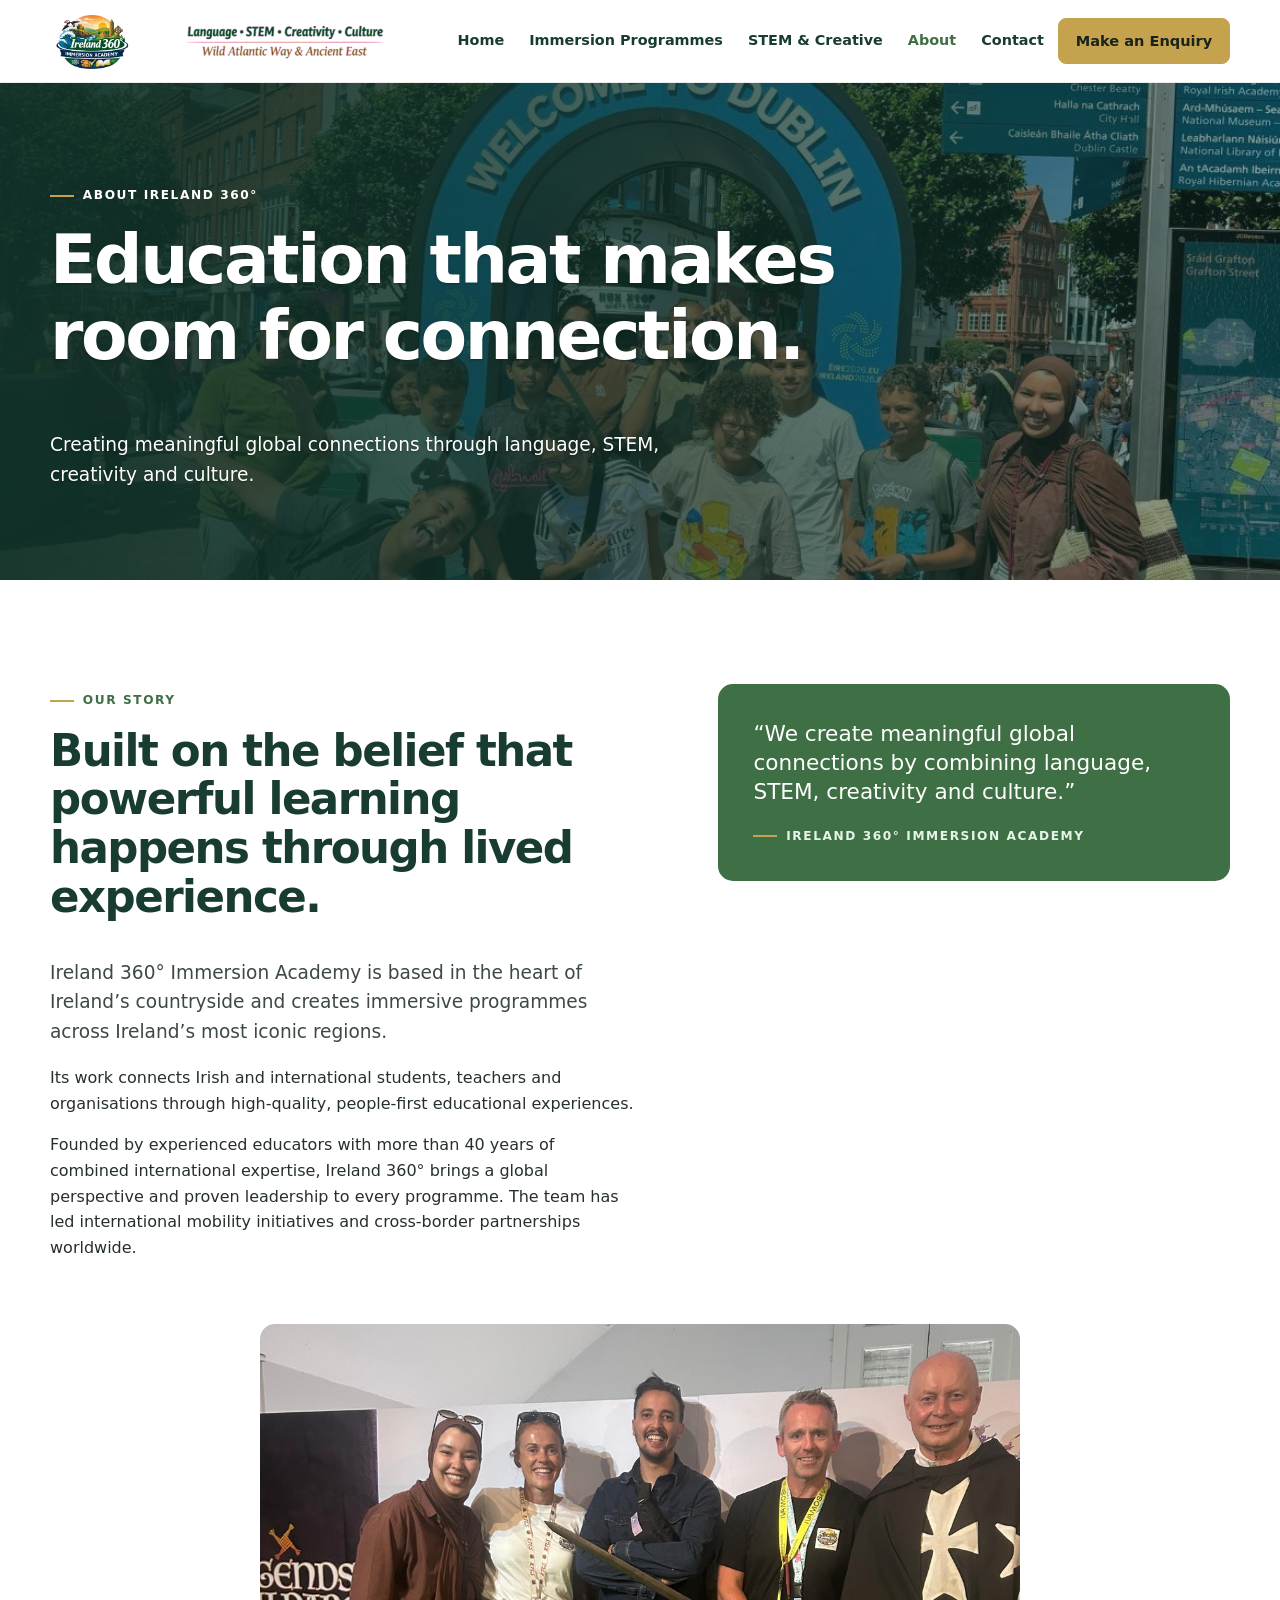
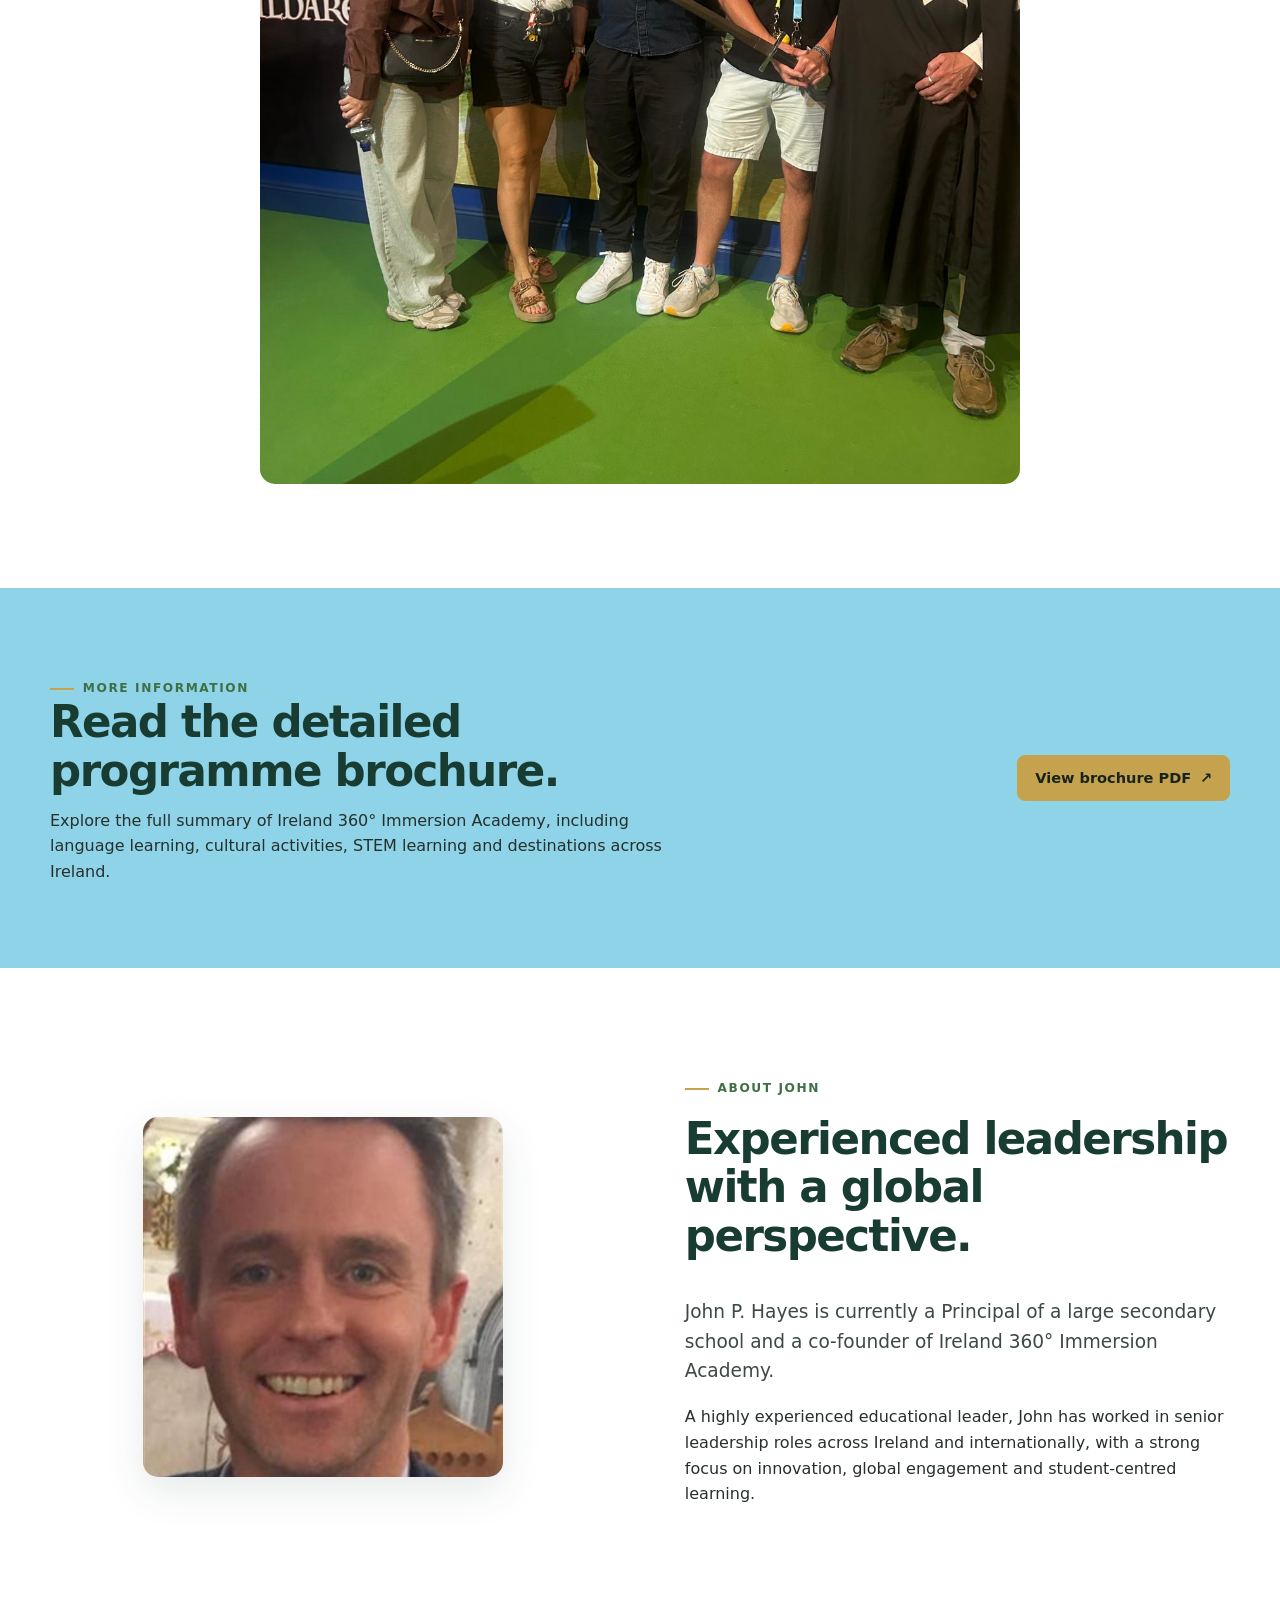
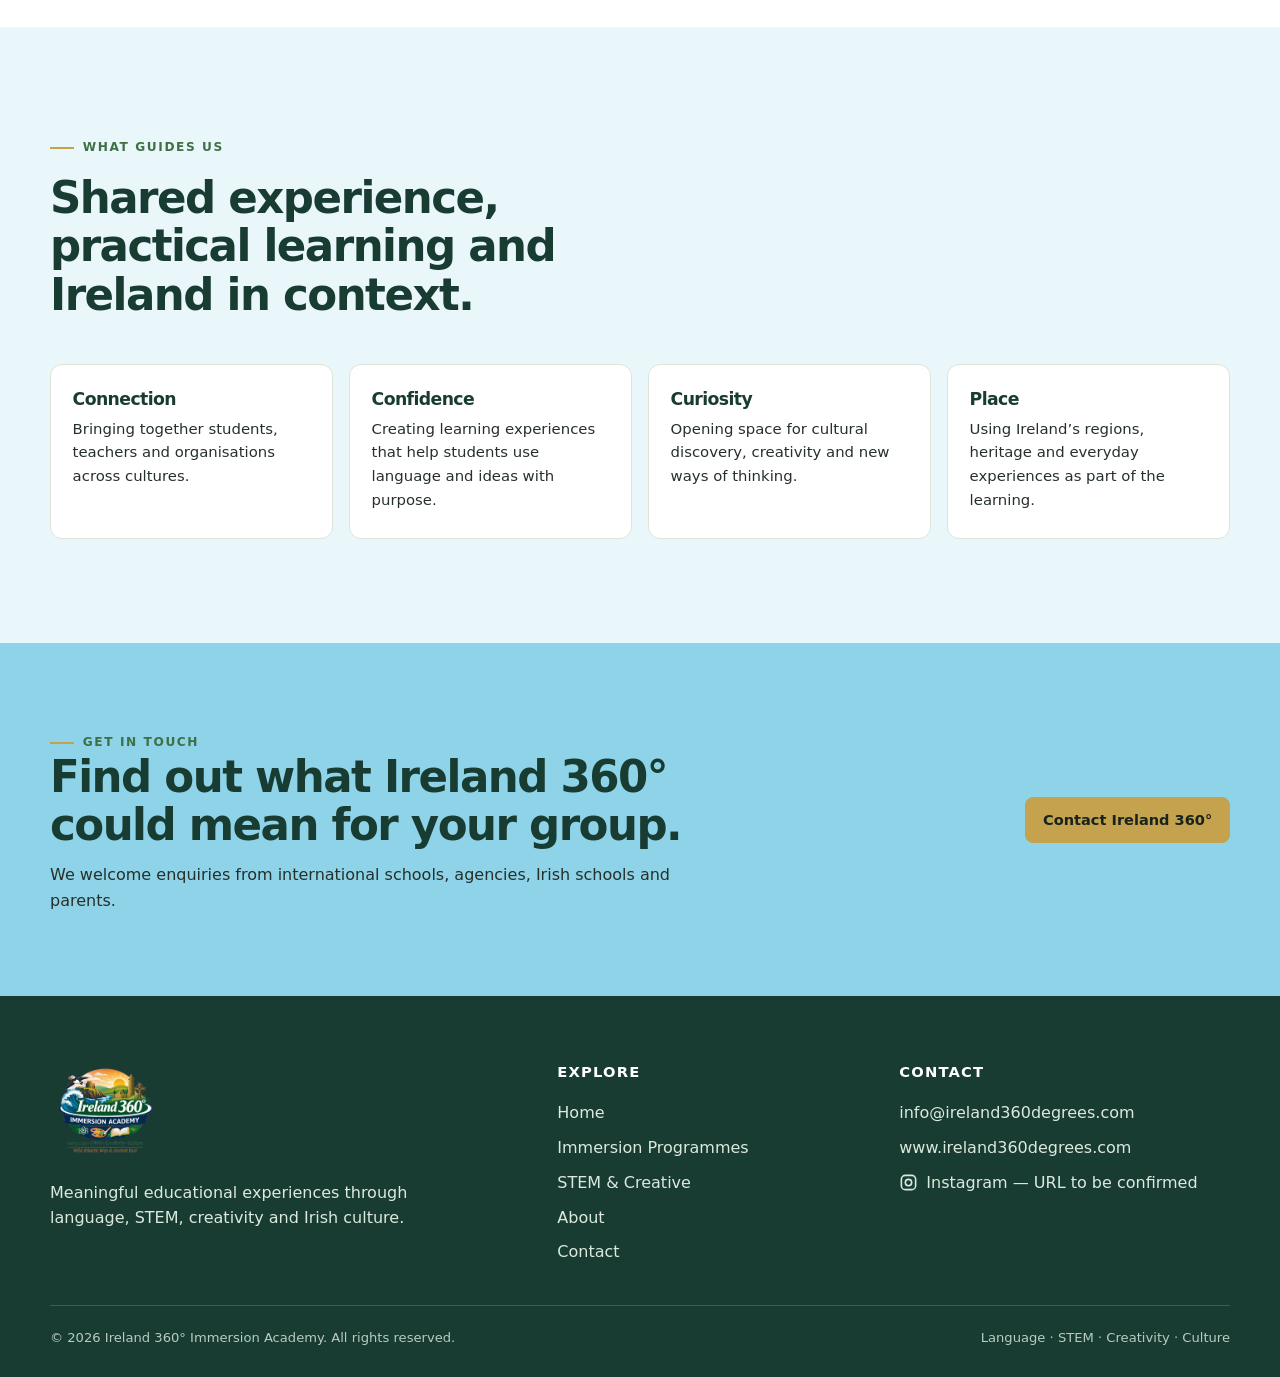
==== about.html @ 7709d3d6 "Publish Ireland 360 website" ====
<!doctype html>
<html lang="en">
<head><meta charset="utf-8"><meta name="viewport" content="width=device-width, initial-scale=1"><link rel="icon" type="image/png" sizes="512x512" href="assets/favicon-512.png"><meta name="description" content="About Ireland 360° Immersion Academy."><title>About | Ireland 360° Immersion Academy</title><link rel="stylesheet" href="style.css"></head>
<body>
  <a class="skip-link" href="#main">Skip to content</a>
  <header class="site-header"><div class="container nav-wrap"><a class="brand" href="index.html" aria-label="Ireland 360° Immersion Academy home"><img src="assets/logo-removebg-preview.png" alt="Ireland 360° Immersion Academy"></a><button class="menu-toggle" type="button" aria-label="Open navigation" aria-controls="primary-navigation" aria-expanded="false"><svg viewBox="0 0 24 24" aria-hidden="true"><path d="M4 7h16M4 12h16M4 17h16" fill="none" stroke="currentColor" stroke-width="2" stroke-linecap="round"/></svg></button><nav id="primary-navigation" class="primary-nav" data-open="false" aria-label="Main navigation"><a href="index.html">Home</a><a href="immersion.html">Immersion Programmes</a><a href="stem-creative.html">STEM &amp; Creative</a><a href="about.html" aria-current="page">About</a><a href="contact.html">Contact</a><a class="button button--gold" href="contact.html">Make an Enquiry</a></nav></div></header>
  <main id="main">
    <section class="page-hero"><img class="hero__image" src="Photos/ireland-360-marrakech-students-kilkenny-castle-group-02.jpeg" alt="Students visiting Kilkenny Castle"><div class="hero__overlay"></div><div class="container hero__content"><p class="eyebrow">About Ireland 360°</p><h1>Education that makes room for connection.</h1><p class="lead">Creating meaningful global connections through language, STEM, creativity and culture.</p></div></section>
    <section class="section section--white"><div class="container about-intro"><div><p class="eyebrow">Our story</p><h2>Built on the belief that powerful learning happens through lived experience.</h2><p class="lead">Ireland 360° Immersion Academy is based in the heart of Ireland’s countryside and creates immersive programmes across Ireland’s most iconic regions.</p><p>Its work connects Irish and international students, teachers and organisations through high-quality, people-first educational experiences.</p><p>Founded by experienced educators with more than 40 years of combined international expertise, Ireland 360° brings a global perspective and proven leadership to every programme. The team has led international mobility initiatives and cross-border partnerships worldwide.</p></div><aside class="quote-block"><p>“We create meaningful global connections by combining language, STEM, creativity and culture.”</p><span class="eyebrow">Ireland 360° Immersion Academy</span></aside></div><div class="about-images about-images--single"><img src="Photos/ireland-360-marrakech-students-national-stud-tour-01.jpeg" alt="Students taking a tour at the National Stud" loading="lazy"></div></section>
    <section class="cta-band"><div class="container cta-band__inner"><div><p class="eyebrow">More information</p><h2>Read the detailed programme brochure.</h2><p>Explore the full summary of Ireland 360° Immersion Academy, including language learning, cultural activities, STEM learning and destinations across Ireland.</p></div><a class="button button--gold" href="Brochure/Ireland 360 brochure_proof 5.pdf" target="_blank" rel="noopener">View brochure PDF <span aria-hidden="true">↗</span></a></div></section>
    <section class="section section--white"><div class="container split split--reverse about-profile"><div class="split__content"><p class="eyebrow">About John</p><h2>Experienced leadership with a global perspective.</h2><p class="lead">John P. Hayes is currently a Principal of a large secondary school and a co-founder of Ireland 360° Immersion Academy.</p><p>A highly experienced educational leader, John has worked in senior leadership roles across Ireland and internationally, with a strong focus on innovation, global engagement and student-centred learning.</p></div><img class="split__image" src="Photos/john_hs.jpg" alt="John P. Hayes" loading="lazy"></div></section>
    <section class="section section--sky"><div class="container"><div class="section-heading"><div><p class="eyebrow">What guides us</p><h2>Shared experience, practical learning and Ireland in context.</h2></div></div><div class="values"><article class="value"><h3>Connection</h3><p>Bringing together students, teachers and organisations across cultures.</p></article><article class="value"><h3>Confidence</h3><p>Creating learning experiences that help students use language and ideas with purpose.</p></article><article class="value"><h3>Curiosity</h3><p>Opening space for cultural discovery, creativity and new ways of thinking.</p></article><article class="value"><h3>Place</h3><p>Using Ireland’s regions, heritage and everyday experiences as part of the learning.</p></article></div></div></section>
    <section class="cta-band"><div class="container cta-band__inner"><div><p class="eyebrow">Get in touch</p><h2>Find out what Ireland 360° could mean for your group.</h2><p>We welcome enquiries from international schools, agencies, Irish schools and parents.</p></div><a class="button button--gold" href="contact.html">Contact Ireland 360°</a></div></section>
  </main>
  <footer class="site-footer"><div class="container"><div class="footer-grid"><div class="footer-brand"><img src="assets/logo-removebg-preview.png" alt="Ireland 360° Immersion Academy"><p>Meaningful educational experiences through language, STEM, creativity and Irish culture.</p></div><div><p class="footer-title">Explore</p><nav class="footer-links" aria-label="Footer navigation"><a href="index.html">Home</a><a href="immersion.html">Immersion Programmes</a><a href="stem-creative.html">STEM &amp; Creative</a><a href="about.html">About</a><a href="contact.html">Contact</a></nav></div><div><p class="footer-title">Contact</p><div class="footer-links"><a href="mailto:info@ireland360degrees.com">info@ireland360degrees.com</a><a href="https://www.ireland360degrees.com">www.ireland360degrees.com</a><a class="instagram" href="#" aria-label="Instagram profile (URL to be confirmed)"><svg viewBox="0 0 24 24" fill="none" stroke="currentColor" stroke-width="2" aria-hidden="true"><rect x="3" y="3" width="18" height="18" rx="5"/><circle cx="12" cy="12" r="4"/></svg>Instagram — URL to be confirmed</a></div></div></div><div class="footer-bottom"><span>© 2026 Ireland 360° Immersion Academy. All rights reserved.</span><span>Static prototype</span></div></div></footer><script src="script.js"></script>
</body></html>
---- style.css ----
/* Ireland 360° Immersion Academy - shared site styles */
:root {
  --forest: #3F7045;
  --navy: #183C32;
  --moss: #6D8249;
  --gold: #C5A34E;
  --sky: #8ED3E8;
  --ivory: #F7F8F3;
  --charcoal: #26302B;
  --white: #FFFFFF;
  --border: #DDE5D8;
  --shadow: 0 14px 40px rgba(24, 60, 50, .11);
  --radius: 15px;
  --content: 1180px;
}

* { box-sizing: border-box; }
html { scroll-behavior: smooth; }
#get-in-touch { scroll-margin-top: 90px; }
body { margin: 0; overflow-x: hidden; background: var(--ivory); color: var(--charcoal); font-family: Inter, ui-sans-serif, system-ui, -apple-system, BlinkMacSystemFont, "Segoe UI", sans-serif; font-size: 16px; line-height: 1.6; }
img { display: block; max-width: 100%; }
a { color: inherit; text-decoration: none; }
button, input, select, textarea { font: inherit; }
button { cursor: pointer; }

.skip-link { position: fixed; z-index: 100; top: -5rem; left: 1rem; padding: .7rem 1rem; color: var(--white); background: var(--navy); border-radius: 0 0 8px 8px; }
.skip-link:focus { top: 0; }
:focus-visible { outline: 3px solid var(--gold); outline-offset: 3px; }

.container { width: min(var(--content), calc(100% - 3rem)); margin-inline: auto; }
.section { padding: 6.5rem 0; }
.section--white { background: var(--white); }
.section--sky { background: #e9f7fb; }
.eyebrow { display: inline-flex; align-items: center; gap: .55rem; margin: 0 0 1rem; color: var(--forest); font-size: .76rem; font-weight: 800; letter-spacing: .13em; text-transform: uppercase; }
.eyebrow::before { width: 24px; height: 2px; background: var(--gold); content: ""; }
h1, h2, h3, p { margin-top: 0; }
h1, h2, h3 { color: var(--navy); font-weight: 750; letter-spacing: -.035em; line-height: 1.12; }
h1 { max-width: 800px; font-size: clamp(2.45rem, 5.3vw, 4.85rem); }
h2 { font-size: clamp(2rem, 3.4vw, 3rem); }
h3 { font-size: 1.25rem; }
.lead { max-width: 670px; color: #3d4a43; font-size: 1.16rem; }
.section-heading { display: flex; align-items: end; justify-content: space-between; gap: 2rem; margin-bottom: 2.75rem; }
.section-heading h2 { max-width: 650px; margin-bottom: 0; }
.section-heading .lead { margin-bottom: 0; }

.site-header { position: sticky; z-index: 50; top: 0; border-bottom: 1px solid rgba(24,60,50,.09); background: rgba(255,255,255,.96); backdrop-filter: blur(11px); }
.nav-wrap { display: flex; min-height: 82px; align-items: center; justify-content: space-between; gap: 1.5rem; }
.brand { display: inline-flex; flex: 0 0 auto; align-items: center; }
.brand img { width: 136px; height: 65px; object-fit: contain; object-position: left center; }
.site-header .brand { gap: 1rem; }
.site-header .brand > img:first-child { width: 82px; height: 65px; content: url("assets/logo image-removebg-preview.png"); }
.site-header .brand .brand__wordmark { display: none; }
.site-header .brand::after { width: 270px; height: 52px; background: url("assets/logo-writing-upscaled-centred.png") center / contain no-repeat; content: ""; }
.primary-nav { display: flex; align-items: center; gap: .2rem; }
.primary-nav a:not(.button) { padding: .6rem .68rem; color: var(--navy); font-size: .9rem; font-weight: 700; }
.primary-nav a:not(.button):hover, .primary-nav a[aria-current="page"] { color: var(--forest); }
.menu-toggle { display: none; width: 44px; height: 44px; padding: 0; border: 1px solid var(--border); border-radius: 10px; background: var(--white); color: var(--navy); }
.menu-toggle svg { width: 22px; height: 22px; }

.button { display: inline-flex; min-height: 46px; align-items: center; justify-content: center; gap: .55rem; padding: .68rem 1.05rem; border: 1px solid transparent; border-radius: 8px; font-size: .91rem; font-weight: 800; line-height: 1.2; transition: transform .18s ease, box-shadow .18s ease, background .18s ease; }
.button:hover { transform: translateY(-2px); box-shadow: 0 8px 20px rgba(24,60,50,.16); }
.button--gold { border-color: var(--gold); background: var(--gold); color: #18231c; }
.button--forest { border-color: var(--forest); background: var(--forest); color: var(--white); }
.button--light { border-color: rgba(255,255,255,.65); background: var(--white); color: var(--navy); }
.button--ghost { border-color: var(--forest); background: transparent; color: var(--forest); }

.hero { position: relative; min-height: min(700px, calc(100svh - 82px)); display: grid; align-items: end; overflow: hidden; background: var(--navy); color: var(--white); }
.hero__image, .hero__overlay { position: absolute; inset: 0; }
.hero__image { width: 100%; height: 100%; object-fit: cover; object-position: center 45%; }
.hero__overlay { background: linear-gradient(90deg, rgba(16,48,39,.87) 0%, rgba(20,58,48,.55) 48%, rgba(24,60,50,.12) 100%); }
.hero__content { position: relative; z-index: 1; padding: clamp(4rem, 9vw, 8rem) 0; }
.hero h1 { margin-bottom: 1.3rem; color: var(--white); }
.hero .eyebrow { color: #e7f7ec; }
.hero .lead { max-width: 610px; color: #f5faf6; font-size: 1.18rem; }
.hero-actions { display: flex; flex-wrap: wrap; gap: .8rem; margin-top: 2rem; }
.page-hero { position: relative; min-height: 470px; display: grid; align-items: end; overflow: hidden; color: var(--white); background: var(--navy); }
.page-hero .hero__overlay { background: linear-gradient(90deg, rgba(17,50,41,.94), rgba(17,50,41,.68) 68%, rgba(17,50,41,.42)); }
.page-hero .eyebrow { color: var(--white); }
.page-hero h1, .page-hero .lead { color: var(--white); text-shadow: 0 1px 2px rgba(8, 28, 23, .45); }
.page-hero .hero__content { padding: 6rem 0 4.5rem; }
.page-hero h1 { color: var(--white); }

.pathways { display: grid; grid-template-columns: repeat(2, minmax(0, 1fr)); gap: 1.6rem; }
.pathway-card { display: grid; grid-template-columns: 46% 54%; min-height: 330px; overflow: hidden; border-radius: var(--radius); background: var(--white); box-shadow: var(--shadow); }
.pathway-card__image { width: 100%; height: 100%; object-fit: cover; }
.pathway-card__body { display: flex; flex-direction: column; align-items: flex-start; padding: 2rem; }
.pathway-card__body h3 { margin-bottom: .7rem; }
.pathway-card__body p { margin-bottom: 1.5rem; }
.pathway-card .button { margin-top: auto; }

.values { display: grid; grid-template-columns: repeat(4, 1fr); gap: 1rem; }
.value { padding: 1.55rem 1.35rem; border: 1px solid var(--border); border-radius: 12px; background: var(--white); }
.value__icon { width: 40px; height: 40px; display: grid; place-items: center; margin-bottom: 1.25rem; border: 1.5px solid var(--gold); border-radius: 50%; color: var(--forest); }
.value__icon svg { width: 20px; height: 20px; stroke: currentColor; stroke-width: 1.8; fill: none; }
.value h3 { margin-bottom: .55rem; font-size: 1.08rem; }
.value p { margin-bottom: 0; font-size: .93rem; }

.experience { display: grid; grid-template-columns: .95fr 1.05fr; align-items: center; gap: clamp(2rem, 6vw, 6rem); }
.photo-grid { display: grid; grid-template-columns: 1.1fr .9fr; grid-template-rows: 210px 150px; gap: .8rem; }
.photo-grid img { width: 100%; height: 100%; border-radius: 13px; object-fit: cover; }
.photo-grid img:first-child { grid-row: span 2; }
.check-list { display: grid; gap: .8rem; padding: 0; margin: 1.5rem 0 0; list-style: none; }
.check-list li { display: flex; gap: .75rem; align-items: flex-start; }
.check-list svg { flex: 0 0 auto; width: 20px; height: 20px; margin-top: .22rem; color: var(--forest); }

.regions { padding: 2.8rem 0; color: var(--white); background: var(--forest); }
.regions__inner { display: grid; grid-template-columns: auto 1fr; align-items: center; gap: 2.6rem; }
.regions h2 { margin: 0; color: var(--white); font-size: 1.5rem; }
.region-list { display: grid; grid-template-columns: repeat(4, 1fr); gap: .65rem; }
.region { padding: .9rem; border-left: 2px solid var(--gold); color: #f7fbf8; font-size: .87rem; font-weight: 750; }

.confidence { display: grid; grid-template-columns: 1fr .85fr; gap: 4rem; align-items: center; }
.note { padding: 1.15rem 1.2rem; border-left: 3px solid var(--gold); background: #fff9e8; color: #465045; font-size: .85rem; }
.confidence__panel { padding: 2rem; border-radius: var(--radius); background: var(--navy); color: var(--white); }
.confidence__panel p { color: #e4eee7; }
.confidence__panel strong { display: block; color: var(--gold); font-size: .8rem; letter-spacing: .1em; text-transform: uppercase; }

.cta-band { padding: 5.2rem 0; background: var(--sky); }
.cta-band__inner { display: flex; align-items: center; justify-content: space-between; gap: 2rem; }
.cta-band h2 { max-width: 650px; margin: 0 0 .75rem; }
.cta-band p { max-width: 650px; margin: 0; }

.split { display: grid; grid-template-columns: 1fr 1fr; gap: clamp(2rem, 7vw, 7rem); align-items: center; }
.split--reverse .split__content { order: 2; }
.split__image { width: 100%; min-height: 420px; border-radius: var(--radius); object-fit: cover; box-shadow: var(--shadow); }
.about-profile .split__image { width: min(100%, 360px); min-height: 0; aspect-ratio: 1 / 1; justify-self: center; object-position: center; }
.topic-grid { display: grid; grid-template-columns: repeat(3, 1fr); gap: 1rem; }
.topic-card { padding: 1.5rem; border-radius: 12px; background: var(--white); border: 1px solid var(--border); }
.topic-card h3 { margin-bottom: .55rem; font-size: 1.1rem; }
.topic-card p { margin-bottom: 0; font-size: .92rem; }
.numbered { display: grid; gap: 1.25rem; }
.numbered__item { display: grid; grid-template-columns: 38px 1fr; gap: .9rem; }
.numbered__item span { width: 38px; height: 38px; display: grid; place-items: center; border-radius: 50%; background: var(--forest); color: var(--white); font-weight: 800; }
.numbered__item h3 { margin-bottom: .2rem; }
.numbered__item p { margin-bottom: 0; }

.about-intro { display: grid; grid-template-columns: 1fr .87fr; align-items: start; gap: 5rem; }
.quote-block { padding: 2.2rem; border-radius: var(--radius); background: var(--forest); color: var(--white); }
.quote-block p { margin: 0; color: var(--white); font-size: 1.35rem; line-height: 1.35; }
.quote-block .eyebrow { margin-top: 1.25rem; margin-bottom: 0; color: #e5f5e8; }
.about-images { display: grid; grid-template-columns: 1.1fr .9fr; gap: .9rem; margin-top: 3rem; }
.about-images img { width: 100%; height: 320px; border-radius: var(--radius); object-fit: cover; }
.about-images img:last-child { margin-top: 3rem; }
.about-images--single { grid-template-columns: minmax(0, 1fr); max-width: 760px; margin-inline: auto; }
.about-images--single img { width: 100%; aspect-ratio: 1 / 1; height: auto; margin-top: 0 !important; object-fit: cover; object-position: center 58%; }

.contact-grid { display: grid; grid-template-columns: .8fr 1.2fr; gap: clamp(2rem, 7vw, 7rem); align-items: start; }
.contact-details { display: grid; gap: 1rem; margin-top: 2rem; }
.contact-detail { padding: 1.1rem 1.15rem; border-radius: 10px; background: var(--white); box-shadow: 0 6px 18px rgba(24,60,50,.06); }
.contact-detail:hover { box-shadow: 0 10px 24px rgba(24,60,50,.1); }
.contact-detail span { display: block; margin-bottom: .12rem; color: var(--moss); font-size: .75rem; font-weight: 800; letter-spacing: .09em; text-transform: uppercase; }
.contact-detail a { color: var(--navy); font-weight: 750; overflow-wrap: anywhere; }
.contact-form { padding: clamp(1.5rem, 4vw, 2.6rem); border-radius: var(--radius); background: var(--white); box-shadow: var(--shadow); }
.form-row { display: grid; grid-template-columns: 1fr 1fr; gap: 1rem; }
.field { display: grid; gap: .42rem; margin-bottom: 1.05rem; }
label { color: var(--navy); font-size: .9rem; font-weight: 750; }
input, select, textarea { width: 100%; padding: .78rem .85rem; border: 1px solid #bdc9bf; border-radius: 8px; background: var(--white); color: var(--charcoal); }
textarea { min-height: 145px; resize: vertical; }
input:focus, select:focus, textarea:focus { border-color: var(--forest); outline: 3px solid rgba(197,163,78,.38); }
.form-note { margin: 1rem 0 0; color: #58635b; font-size: .82rem; }

.site-footer { padding: 4rem 0 1.8rem; color: #dce9df; background: var(--navy); }
.footer-grid { display: grid; grid-template-columns: 1.25fr .8fr .9fr; gap: 3rem; padding-bottom: 2.5rem; }
.footer-brand img { width: 170px; max-height: 100px; object-fit: contain; object-position: left center; }
.footer-brand p { max-width: 410px; margin-top: 1.2rem; color: #dce9df; }
.footer-title { margin: 0 0 1rem; color: var(--white); font-size: .92rem; font-weight: 800; letter-spacing: .08em; text-transform: uppercase; }
.footer-links { display: grid; gap: .58rem; }
.footer-links a:hover { color: var(--gold); }
.footer-bottom { display: flex; justify-content: space-between; gap: 1rem; padding-top: 1.3rem; border-top: 1px solid rgba(255,255,255,.16); color: #b9cbbf; font-size: .82rem; }
.footer-bottom span:last-child { font-size: 0; }
.footer-bottom span:last-child::after { content: "Language · STEM · Creativity · Culture"; font-size: .82rem; }
.instagram { display: inline-flex; gap: .5rem; align-items: center; }
.instagram svg { width: 19px; height: 19px; }

@media (max-width: 1000px) {
  .primary-nav a:not(.button) { padding-inline: .45rem; font-size: .84rem; }
  .pathways { gap: 1.1rem; }
  .pathway-card { grid-template-columns: 1fr; }
  .pathway-card__image { height: 210px; }
  .values { grid-template-columns: repeat(2, 1fr); }
  .region-list { grid-template-columns: repeat(2, 1fr); }
  .topic-grid { grid-template-columns: 1fr 1fr; }
}

/* Tablet navigation: give the supplied logo and wordmark room to breathe. */
@media (max-width: 900px) {
  .nav-wrap { min-height: 72px; }
  .menu-toggle { display: grid; place-items: center; }
  .primary-nav { position: absolute; top: calc(100% + 1px); right: 0; left: 0; display: grid; gap: .25rem; padding: 1rem; border-bottom: 1px solid var(--border); background: var(--white); box-shadow: 0 13px 20px rgba(24,60,50,.1); opacity: 0; pointer-events: none; transform: translateY(-8px); transition: opacity .18s ease, transform .18s ease; }
  .primary-nav[data-open="true"] { opacity: 1; pointer-events: auto; transform: translateY(0); }
  .primary-nav a:not(.button) { padding: .75rem; font-size: .96rem; }
  .primary-nav .button { margin-top: .45rem; }
  .site-header .brand > img:first-child { width: 72px; height: 58px; }
  .site-header .brand::after { width: 220px; height: 45px; }
  .section-heading { display: block; }
  .section-heading .lead { margin-top: 1rem; }
  .experience, .split, .confidence, .about-intro, .contact-grid { grid-template-columns: 1fr; gap: 2.5rem; }
  .split--reverse .split__content { order: initial; }
  .split__image { min-height: 360px; }
  .about-profile .split__image { min-height: 0; }
  .cta-band__inner { display: block; }
  .cta-band__inner .button { margin-top: 1.5rem; }
}

@media (max-width: 760px) {
  .container { width: min(var(--content), calc(100% - 2rem)); }
  .section { padding: 4.5rem 0; }
  .nav-wrap { min-height: 72px; }
  .brand img { width: 117px; height: 55px; }
  .site-header .brand { gap: .75rem; }
  .site-header .brand > img:first-child { width: 58px; height: 55px; }
  .site-header .brand::after { width: 245px; height: 49px; }
  .menu-toggle { display: grid; place-items: center; }
  .primary-nav { position: absolute; top: calc(100% + 1px); right: 0; left: 0; display: grid; gap: .25rem; padding: 1rem; border-bottom: 1px solid var(--border); background: var(--white); box-shadow: 0 13px 20px rgba(24,60,50,.1); opacity: 0; pointer-events: none; transform: translateY(-8px); transition: opacity .18s ease, transform .18s ease; }
  .primary-nav[data-open="true"] { opacity: 1; pointer-events: auto; transform: translateY(0); }
  .primary-nav a:not(.button) { padding: .75rem; font-size: .96rem; }
  .primary-nav .button { margin-top: .45rem; }
  .hero { min-height: 625px; }
  .hero__overlay, .page-hero .hero__overlay { background: linear-gradient(0deg, rgba(16,48,39,.92), rgba(16,48,39,.38)); }
  .hero__content, .page-hero .hero__content { padding: 4rem 0 3.5rem; }
  .hero h1 { font-size: clamp(2.3rem, 11vw, 3.4rem); }
  .section-heading, .cta-band__inner { display: block; }
  .section-heading .lead { margin-top: 1rem; }
  .pathways, .experience, .confidence, .split, .about-intro, .contact-grid { grid-template-columns: 1fr; }
  .split--reverse .split__content { order: initial; }
  .pathway-card { grid-template-columns: 1fr; }
  .pathway-card__body { padding: 1.55rem; }
  .values, .topic-grid { grid-template-columns: 1fr; }
  .photo-grid { grid-template-rows: 200px 135px; }
  .regions__inner { grid-template-columns: 1fr; gap: 1.2rem; }
  .region-list { grid-template-columns: 1fr 1fr; }
  .confidence { gap: 2rem; }
  .cta-band__inner .button { margin-top: 1.5rem; }
  .split__image { min-height: 320px; }
  .about-images { grid-template-columns: 1fr 1fr; }
  .about-images img { height: 230px; }
  .about-images--single img { width: min(100%, 520px); aspect-ratio: 1 / 1; height: auto; max-height: none; margin-inline: auto; object-fit: cover; object-position: center 58%; }
  .form-row { grid-template-columns: 1fr; gap: 0; }
  .footer-grid { grid-template-columns: 1fr; gap: 2rem; }
  .footer-bottom { display: grid; }
}

@media (max-width: 420px) {
  .site-header .brand { gap: .55rem; }
  .site-header .brand > img:first-child { width: 52px; height: 50px; }
  .site-header .brand::after { width: 205px; height: 43px; }
  .hero-actions { display: grid; }
  .hero-actions .button { width: 100%; }
  .region-list { grid-template-columns: 1fr; }
  .about-images { grid-template-columns: 1fr; }
  .about-images img:last-child { margin-top: 0; }
}

@media (prefers-reduced-motion: reduce) {
  html { scroll-behavior: auto; }
  *, *::before, *::after { transition-duration: .01ms !important; animation-duration: .01ms !important; animation-iteration-count: 1 !important; }
}
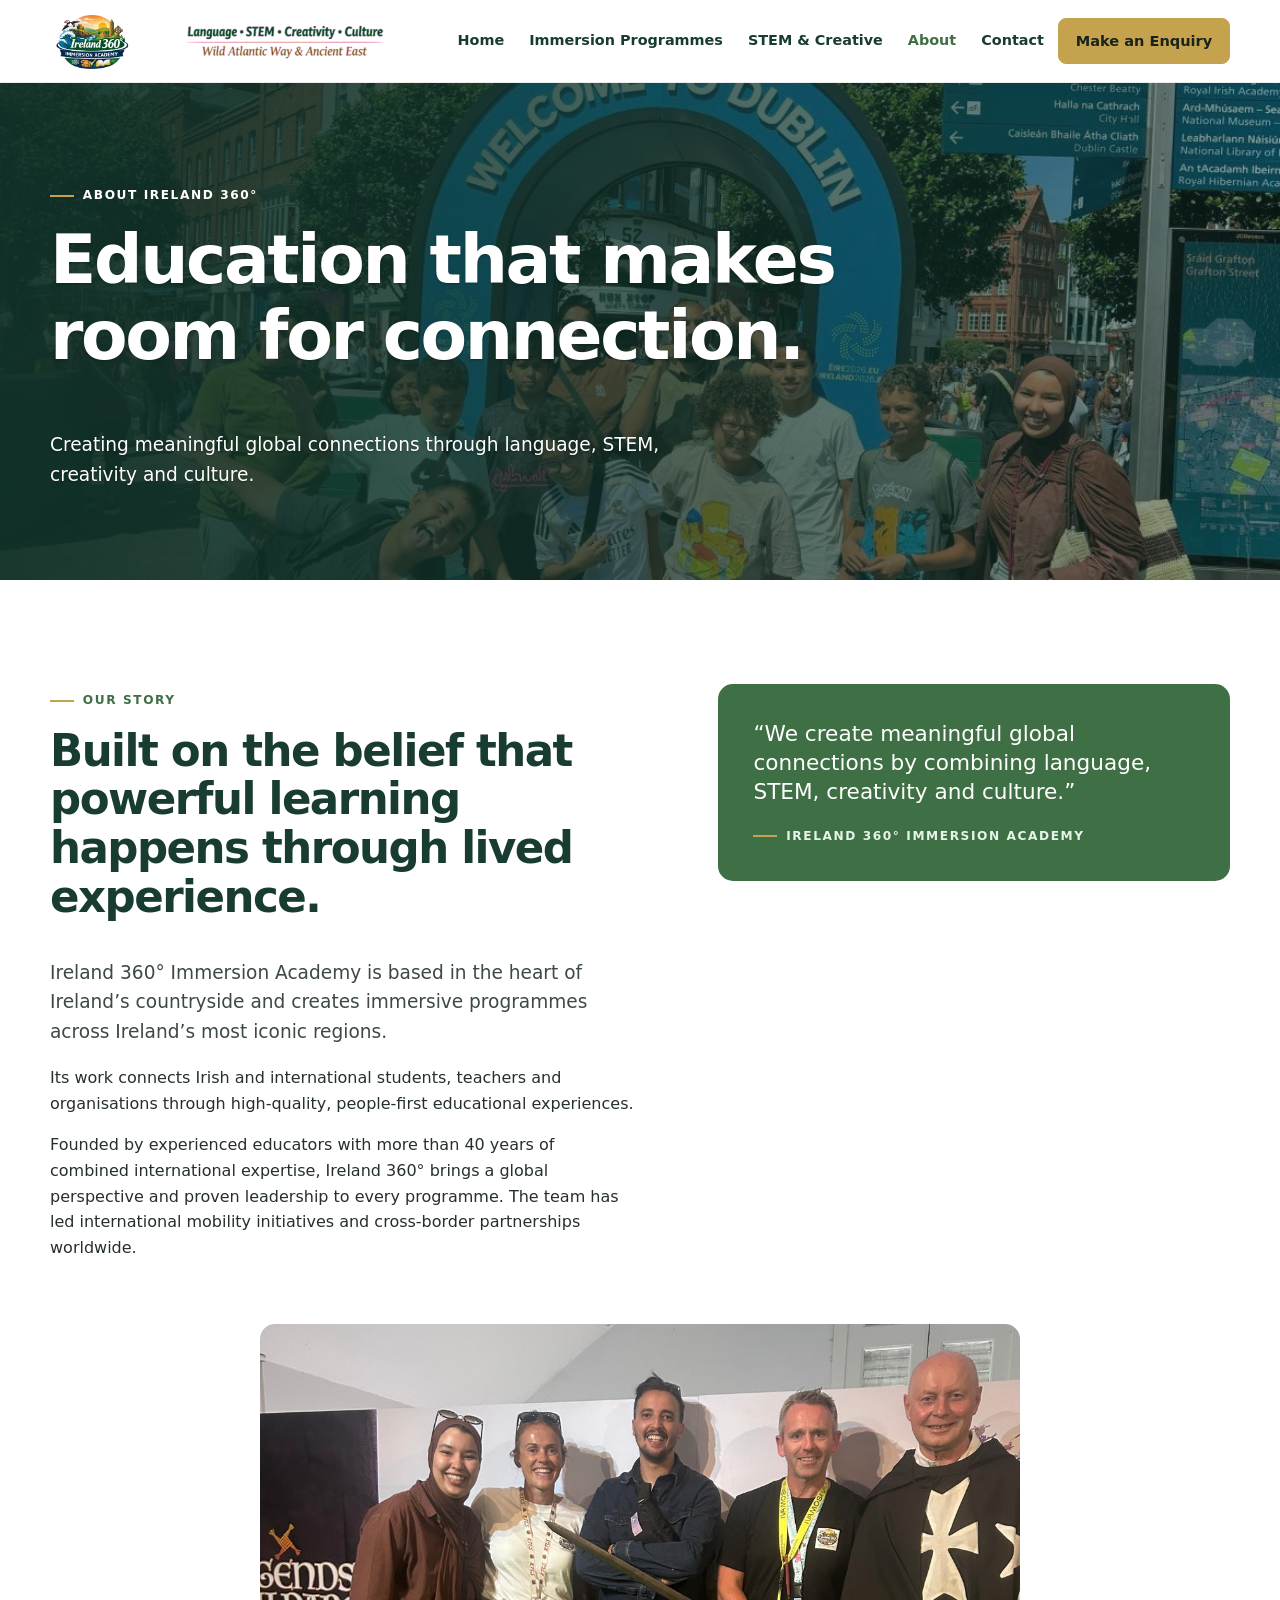
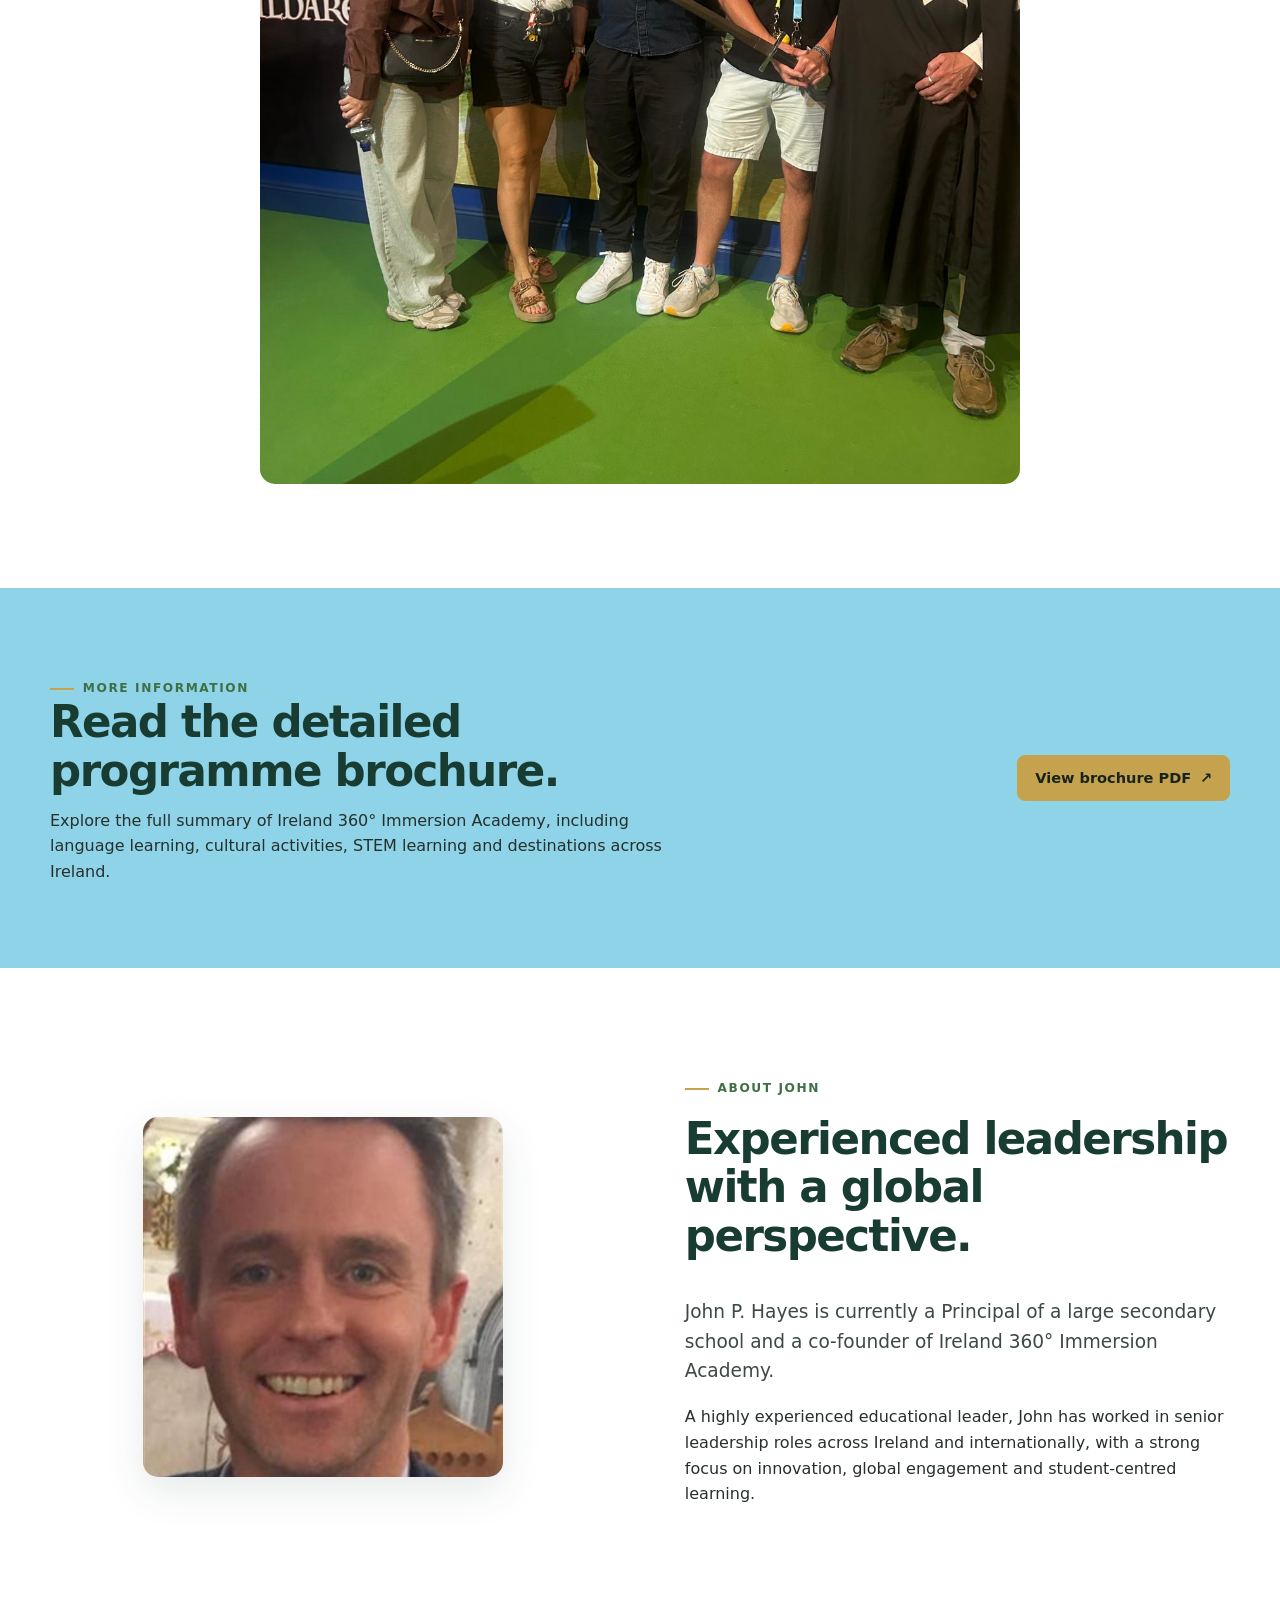
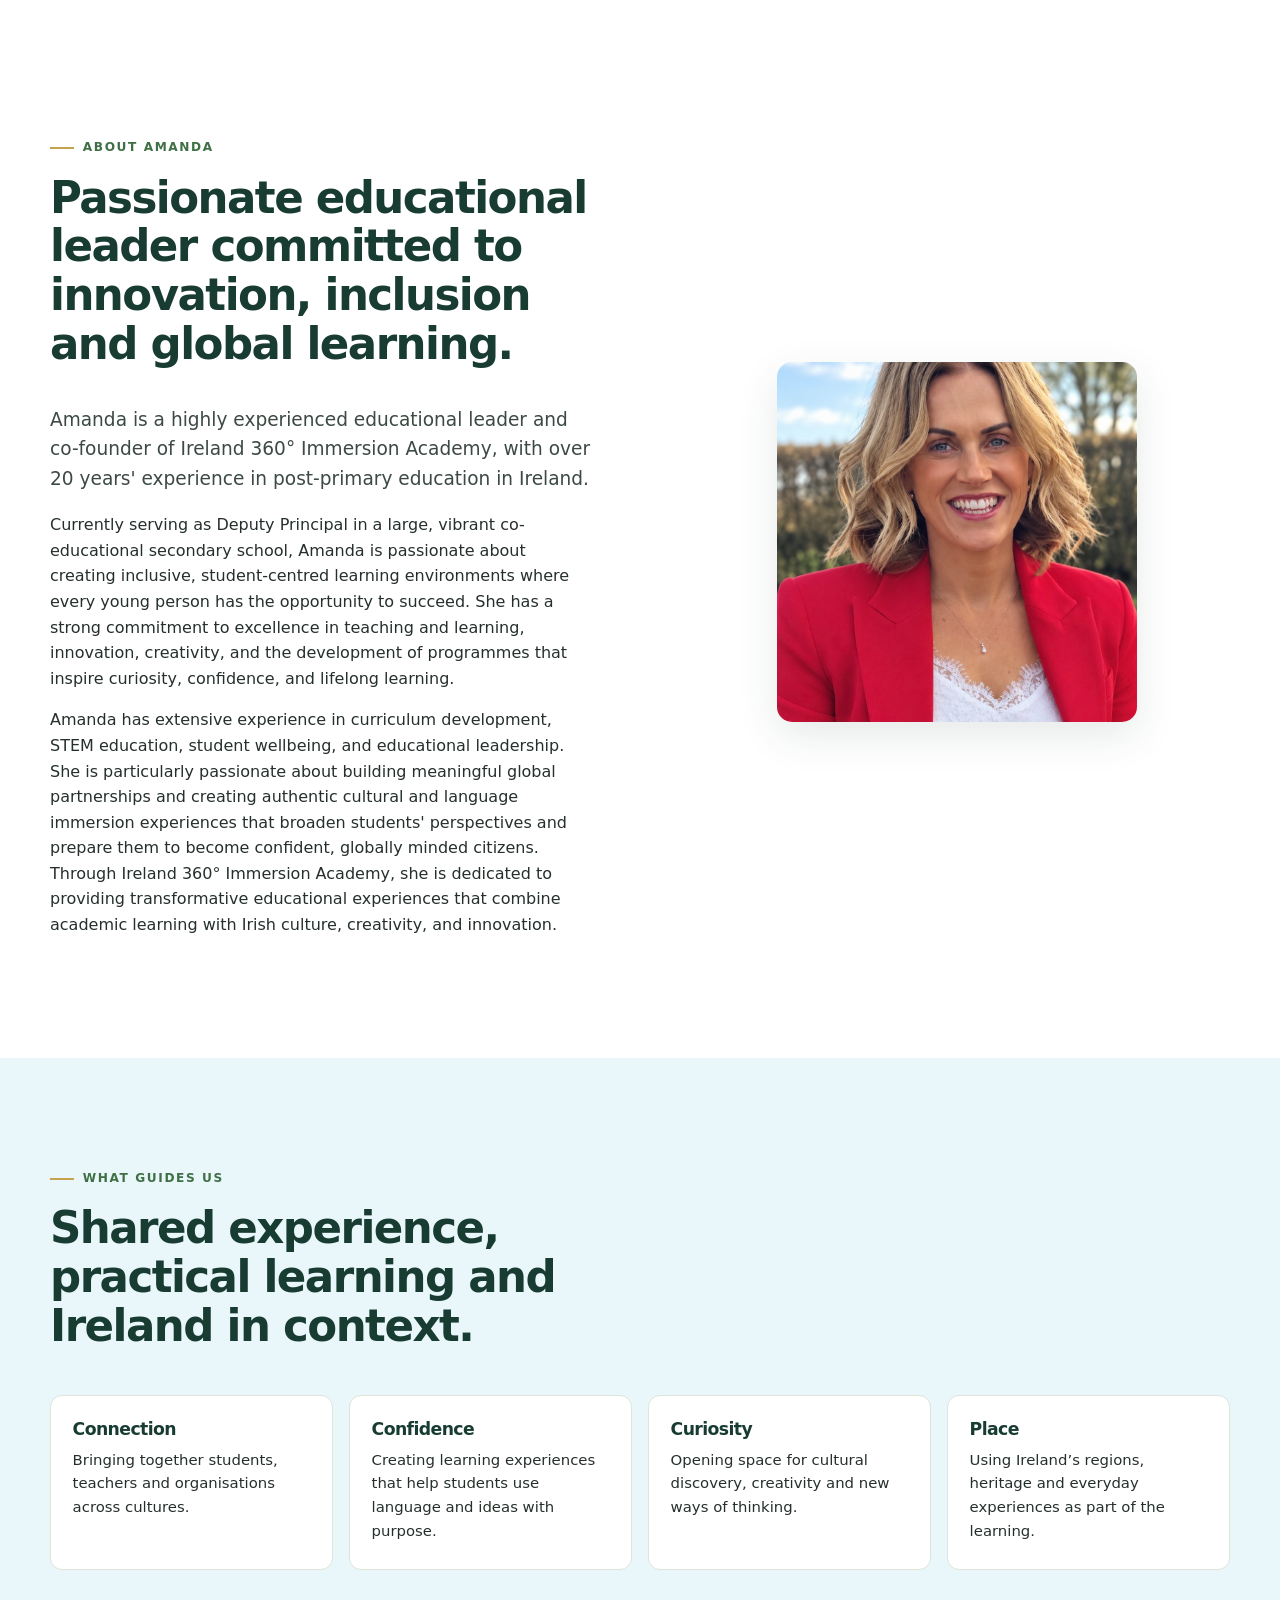
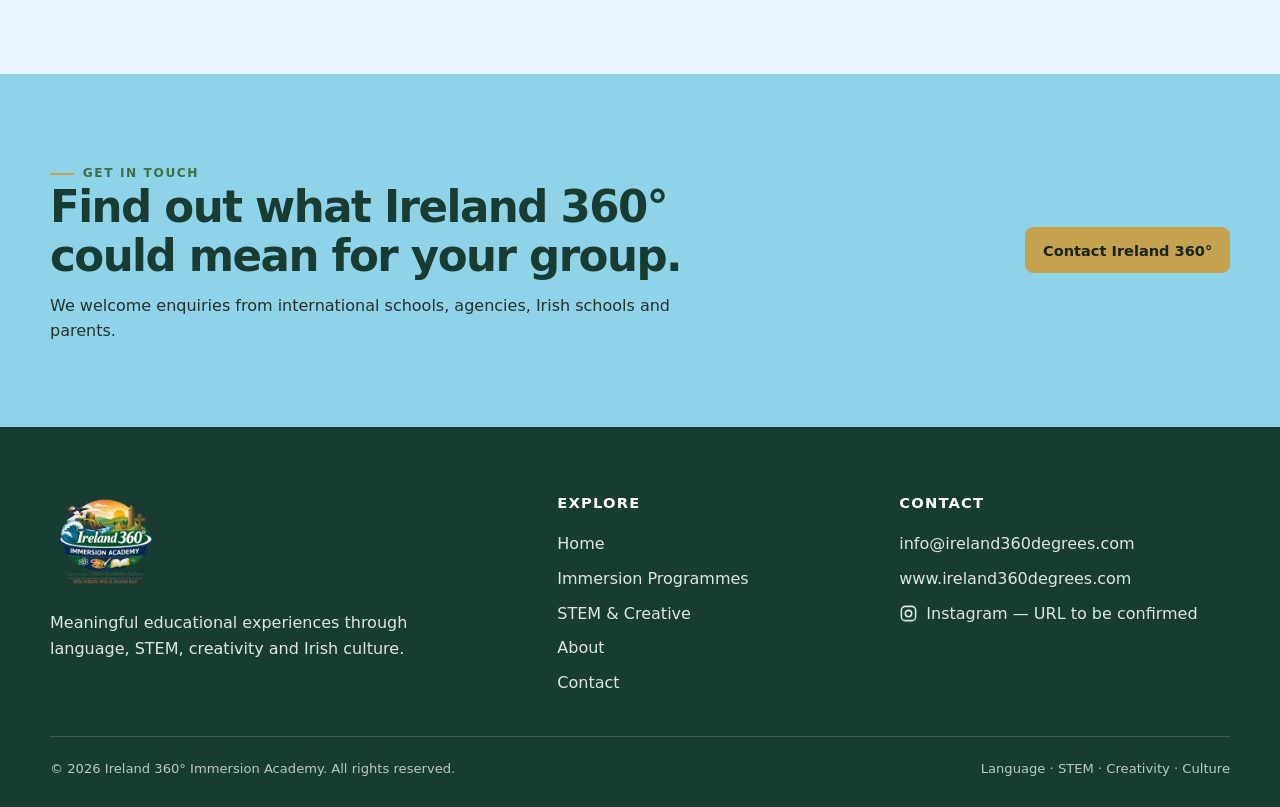
==== commit 0d36825a: "Add Amanda profile to About page" ====
--- a/about.html
+++ b/about.html
@@ -9,6 +9,7 @@
     <section class="section section--white"><div class="container about-intro"><div><p class="eyebrow">Our story</p><h2>Built on the belief that powerful learning happens through lived experience.</h2><p class="lead">Ireland 360° Immersion Academy is based in the heart of Ireland’s countryside and creates immersive programmes across Ireland’s most iconic regions.</p><p>Its work connects Irish and international students, teachers and organisations through high-quality, people-first educational experiences.</p><p>Founded by experienced educators with more than 40 years of combined international expertise, Ireland 360° brings a global perspective and proven leadership to every programme. The team has led international mobility initiatives and cross-border partnerships worldwide.</p></div><aside class="quote-block"><p>“We create meaningful global connections by combining language, STEM, creativity and culture.”</p><span class="eyebrow">Ireland 360° Immersion Academy</span></aside></div><div class="about-images about-images--single"><img src="Photos/ireland-360-marrakech-students-national-stud-tour-01.jpeg" alt="Students taking a tour at the National Stud" loading="lazy"></div></section>
     <section class="cta-band"><div class="container cta-band__inner"><div><p class="eyebrow">More information</p><h2>Read the detailed programme brochure.</h2><p>Explore the full summary of Ireland 360° Immersion Academy, including language learning, cultural activities, STEM learning and destinations across Ireland.</p></div><a class="button button--gold" href="Brochure/Ireland 360 brochure_proof 5.pdf" target="_blank" rel="noopener">View brochure PDF <span aria-hidden="true">↗</span></a></div></section>
     <section class="section section--white"><div class="container split split--reverse about-profile"><div class="split__content"><p class="eyebrow">About John</p><h2>Experienced leadership with a global perspective.</h2><p class="lead">John P. Hayes is currently a Principal of a large secondary school and a co-founder of Ireland 360° Immersion Academy.</p><p>A highly experienced educational leader, John has worked in senior leadership roles across Ireland and internationally, with a strong focus on innovation, global engagement and student-centred learning.</p></div><img class="split__image" src="Photos/john_hs.jpg" alt="John P. Hayes" loading="lazy"></div></section>
+    <section class="section section--white"><div class="container split about-profile"><div class="split__content"><p class="eyebrow">About Amanda</p><h2>Passionate educational leader committed to innovation, inclusion and global learning.</h2><p class="lead">Amanda is a highly experienced educational leader and co-founder of Ireland 360° Immersion Academy, with over 20 years' experience in post-primary education in Ireland.</p><p>Currently serving as Deputy Principal in a large, vibrant co-educational secondary school, Amanda is passionate about creating inclusive, student-centred learning environments where every young person has the opportunity to succeed. She has a strong commitment to excellence in teaching and learning, innovation, creativity, and the development of programmes that inspire curiosity, confidence, and lifelong learning.</p><p>Amanda has extensive experience in curriculum development, STEM education, student wellbeing, and educational leadership. She is particularly passionate about building meaningful global partnerships and creating authentic cultural and language immersion experiences that broaden students' perspectives and prepare them to become confident, globally minded citizens. Through Ireland 360° Immersion Academy, she is dedicated to providing transformative educational experiences that combine academic learning with Irish culture, creativity, and innovation.</p></div><img class="split__image" src="Photos/Amanda.jpg" alt="Amanda, co-founder of Ireland 360° Immersion Academy" loading="lazy"></div></section>
     <section class="section section--sky"><div class="container"><div class="section-heading"><div><p class="eyebrow">What guides us</p><h2>Shared experience, practical learning and Ireland in context.</h2></div></div><div class="values"><article class="value"><h3>Connection</h3><p>Bringing together students, teachers and organisations across cultures.</p></article><article class="value"><h3>Confidence</h3><p>Creating learning experiences that help students use language and ideas with purpose.</p></article><article class="value"><h3>Curiosity</h3><p>Opening space for cultural discovery, creativity and new ways of thinking.</p></article><article class="value"><h3>Place</h3><p>Using Ireland’s regions, heritage and everyday experiences as part of the learning.</p></article></div></div></section>
     <section class="cta-band"><div class="container cta-band__inner"><div><p class="eyebrow">Get in touch</p><h2>Find out what Ireland 360° could mean for your group.</h2><p>We welcome enquiries from international schools, agencies, Irish schools and parents.</p></div><a class="button button--gold" href="contact.html">Contact Ireland 360°</a></div></section>
   </main>
--- a/style.css
+++ b/style.css
@@ -99,6 +99,10 @@
 .photo-grid { display: grid; grid-template-columns: 1.1fr .9fr; grid-template-rows: 210px 150px; gap: .8rem; }
 .photo-grid img { width: 100%; height: 100%; border-radius: 13px; object-fit: cover; }
 .photo-grid img:first-child { grid-row: span 2; }
+.heritage-gallery { display: grid; grid-template-columns: repeat(4, 1fr); gap: .9rem; margin-top: 3.5rem; }
+.heritage-gallery figure { margin: 0; overflow: hidden; border-radius: var(--radius); background: var(--white); box-shadow: 0 8px 22px rgba(24,60,50,.08); }
+.heritage-gallery img { width: 100%; aspect-ratio: 4 / 3; object-fit: cover; }
+.heritage-gallery figcaption { padding: .7rem .85rem .85rem; color: var(--navy); font-size: .88rem; font-weight: 750; }
 .check-list { display: grid; gap: .8rem; padding: 0; margin: 1.5rem 0 0; list-style: none; }
 .check-list li { display: flex; gap: .75rem; align-items: flex-start; }
 .check-list svg { flex: 0 0 auto; width: 20px; height: 20px; margin-top: .22rem; color: var(--forest); }
@@ -133,6 +137,24 @@
 .numbered__item span { width: 38px; height: 38px; display: grid; place-items: center; border-radius: 50%; background: var(--forest); color: var(--white); font-weight: 800; }
 .numbered__item h3 { margin-bottom: .2rem; }
 .numbered__item p { margin-bottom: 0; }
+.accommodation-grid { display: grid; grid-template-columns: repeat(2, minmax(0, 1fr)); gap: 1.4rem; }
+.accommodation-card { overflow: hidden; border: 1px solid var(--border); border-radius: var(--radius); background: var(--white); box-shadow: 0 8px 22px rgba(24,60,50,.07); }
+.accommodation-card__images { display: grid; grid-template-columns: minmax(0, 3fr) minmax(110px, 1fr); height: clamp(210px, 22vw, 285px); gap: .35rem; background: var(--ivory); }
+.accommodation-card__images img { width: 100%; height: 100%; object-fit: cover; object-position: center; background: transparent; }
+.accommodation-card__body { position: relative; z-index: 1; padding: 1.5rem; background: var(--white); color: var(--charcoal); }
+.accommodation-card__body h3, .accommodation-card__body p { position: relative; z-index: 1; }
+.accommodation-card__body .eyebrow { margin-bottom: .65rem; }
+.accommodation-card__body h3 { margin-bottom: .55rem; }
+.accommodation-card__body p:last-child { margin-bottom: 0; }
+.testimonial-grid { display: grid; grid-template-columns: repeat(2, minmax(0, 1fr)); gap: 1.2rem; }
+.quote-card { margin: 0; padding: 1.7rem; border-radius: var(--radius); background: var(--white); border: 1px solid var(--border); box-shadow: 0 8px 22px rgba(24,60,50,.07); }
+.quote-card blockquote { margin: 0 0 1rem; color: var(--navy); font-size: 1.03rem; line-height: 1.55; }
+.quote-card figcaption { color: var(--moss); font-size: .88rem; font-weight: 750; }
+.media-feature-grid { display: grid; grid-template-columns: repeat(2, minmax(0, 1fr)); gap: 1.2rem; }
+.media-feature-grid figure { margin: 0; overflow: hidden; border-radius: var(--radius); background: var(--white); box-shadow: var(--shadow); }
+.media-feature-grid img { width: 100%; aspect-ratio: 4 / 3; object-fit: cover; }
+.media-feature-grid figure:first-child img { aspect-ratio: 2 / 3; object-fit: cover; }
+.media-feature-grid figcaption { padding: .9rem 1rem 1rem; color: var(--navy); font-weight: 750; }
 
 .about-intro { display: grid; grid-template-columns: 1fr .87fr; align-items: start; gap: 5rem; }
 .quote-block { padding: 2.2rem; border-radius: var(--radius); background: var(--forest); color: var(--white); }
@@ -145,6 +167,7 @@
 .about-images--single img { width: 100%; aspect-ratio: 1 / 1; height: auto; margin-top: 0 !important; object-fit: cover; object-position: center 58%; }
 
 .contact-grid { display: grid; grid-template-columns: .8fr 1.2fr; gap: clamp(2rem, 7vw, 7rem); align-items: start; }
+.contact-layout { display: grid; grid-template-columns: .8fr 1.2fr; gap: clamp(2rem, 7vw, 7rem); align-items: start; }
 .contact-details { display: grid; gap: 1rem; margin-top: 2rem; }
 .contact-detail { padding: 1.1rem 1.15rem; border-radius: 10px; background: var(--white); box-shadow: 0 6px 18px rgba(24,60,50,.06); }
 .contact-detail:hover { box-shadow: 0 10px 24px rgba(24,60,50,.1); }
@@ -194,7 +217,7 @@
   .site-header .brand::after { width: 220px; height: 45px; }
   .section-heading { display: block; }
   .section-heading .lead { margin-top: 1rem; }
-  .experience, .split, .confidence, .about-intro, .contact-grid { grid-template-columns: 1fr; gap: 2.5rem; }
+  .experience, .split, .confidence, .about-intro, .contact-grid, .contact-layout { grid-template-columns: 1fr; gap: 2.5rem; }
   .split--reverse .split__content { order: initial; }
   .split__image { min-height: 360px; }
   .about-profile .split__image { min-height: 0; }
@@ -221,7 +244,7 @@
   .hero h1 { font-size: clamp(2.3rem, 11vw, 3.4rem); }
   .section-heading, .cta-band__inner { display: block; }
   .section-heading .lead { margin-top: 1rem; }
-  .pathways, .experience, .confidence, .split, .about-intro, .contact-grid { grid-template-columns: 1fr; }
+  .pathways, .experience, .confidence, .split, .about-intro, .contact-grid, .contact-layout { grid-template-columns: 1fr; }
   .split--reverse .split__content { order: initial; }
   .pathway-card { grid-template-columns: 1fr; }
   .pathway-card__body { padding: 1.55rem; }
@@ -232,6 +255,9 @@
   .confidence { gap: 2rem; }
   .cta-band__inner .button { margin-top: 1.5rem; }
   .split__image { min-height: 320px; }
+  .heritage-gallery { grid-template-columns: 1fr 1fr; margin-top: 2.5rem; }
+  .accommodation-grid, .testimonial-grid, .media-feature-grid { grid-template-columns: 1fr; }
+  .accommodation-card__images { height: 220px; }
   .about-images { grid-template-columns: 1fr 1fr; }
   .about-images img { height: 230px; }
   .about-images--single img { width: min(100%, 520px); aspect-ratio: 1 / 1; height: auto; max-height: none; margin-inline: auto; object-fit: cover; object-position: center 58%; }
@@ -251,6 +277,11 @@
   .about-images img:last-child { margin-top: 0; }
 }
 
+@media (max-width: 600px) {
+  .accommodation-card__images { grid-template-columns: 1fr; height: auto; gap: .35rem; }
+  .accommodation-card__images img { aspect-ratio: 16 / 9; height: auto; }
+}
+
 @media (prefers-reduced-motion: reduce) {
   html { scroll-behavior: auto; }
   *, *::before, *::after { transition-duration: .01ms !important; animation-duration: .01ms !important; animation-iteration-count: 1 !important; }
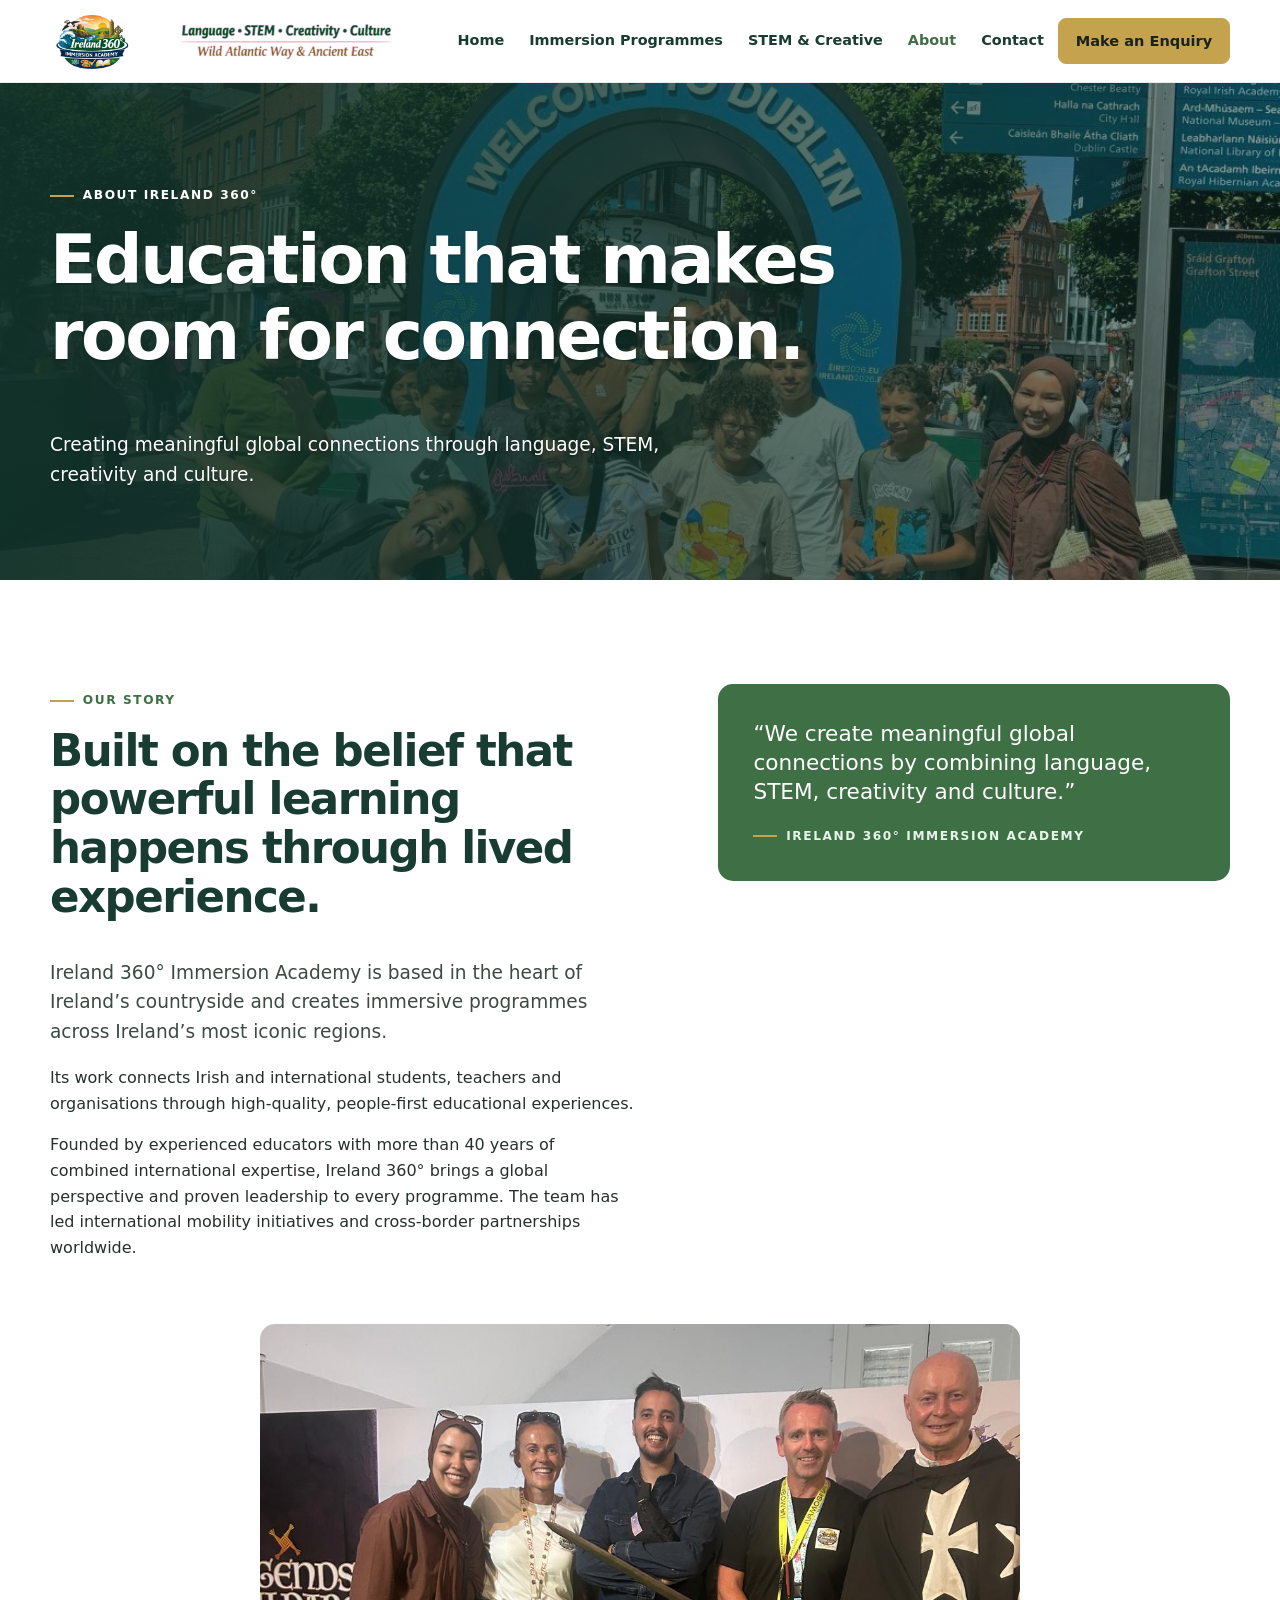
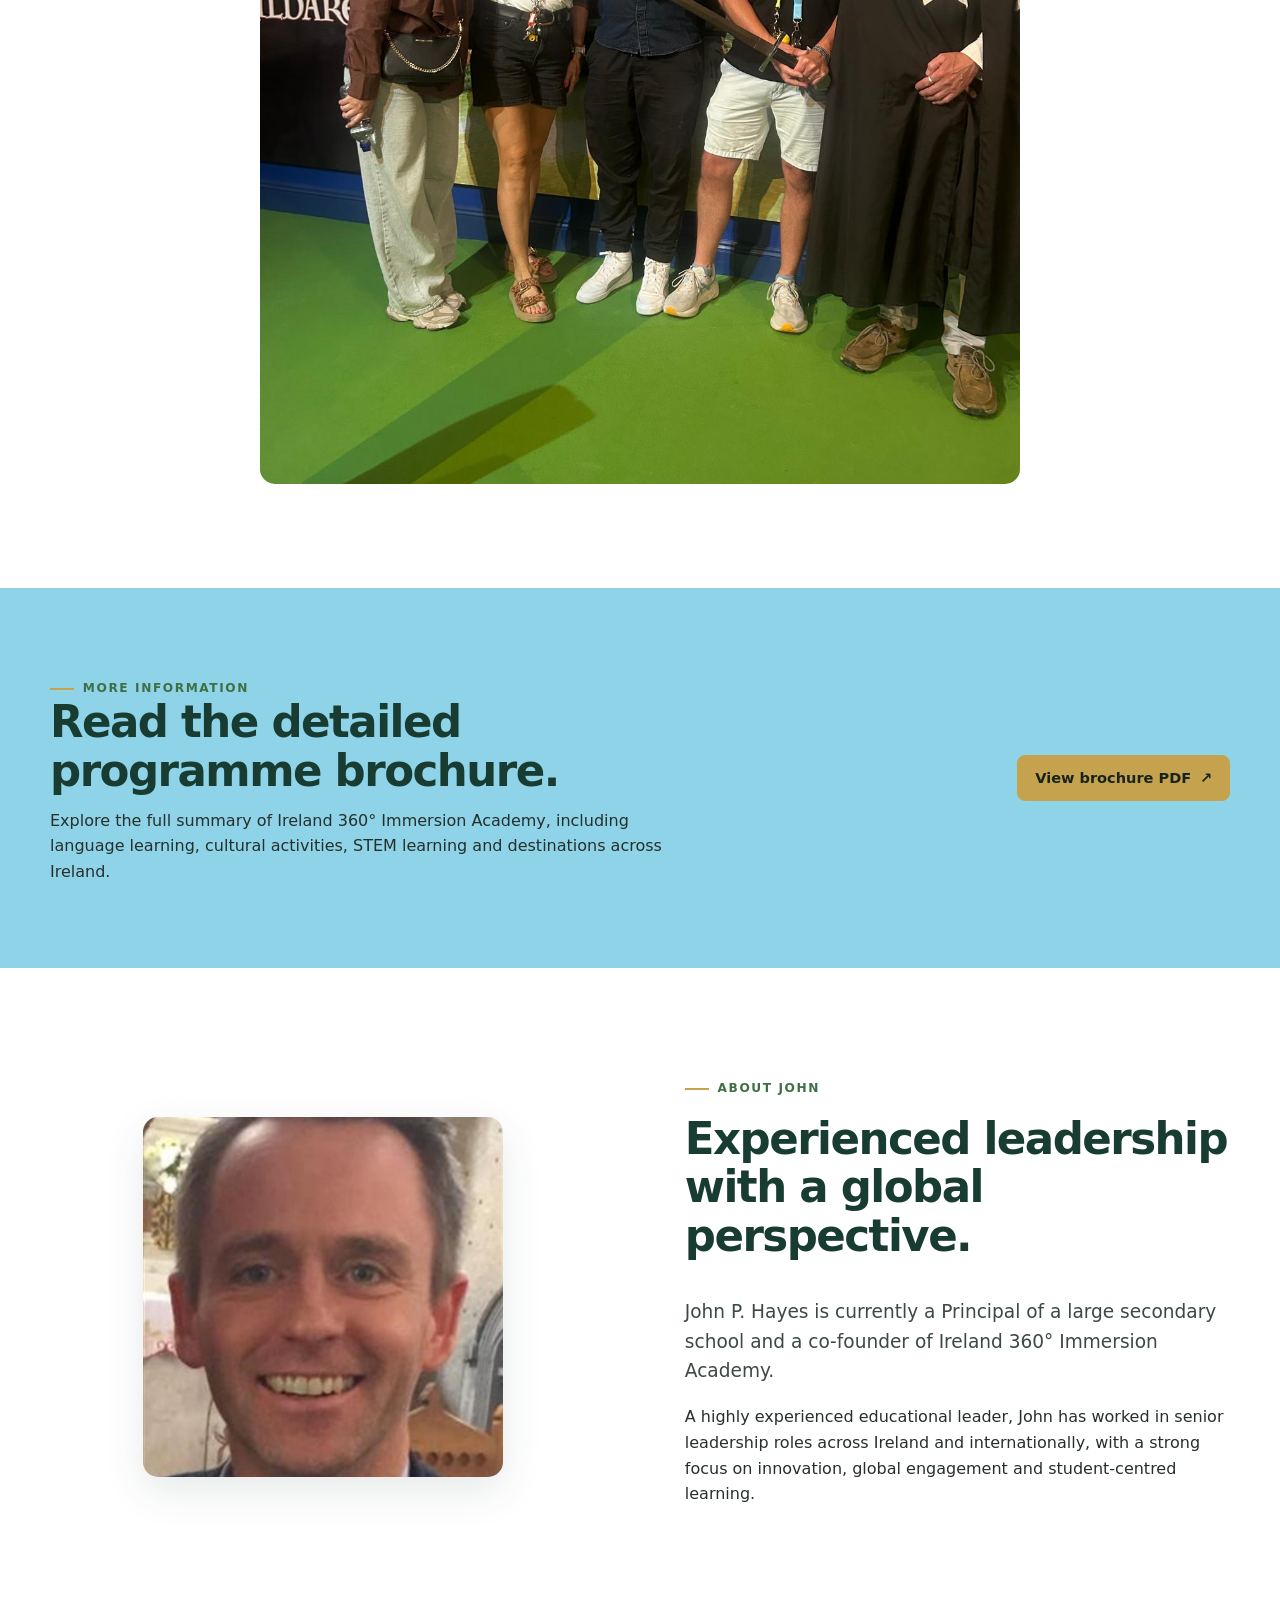
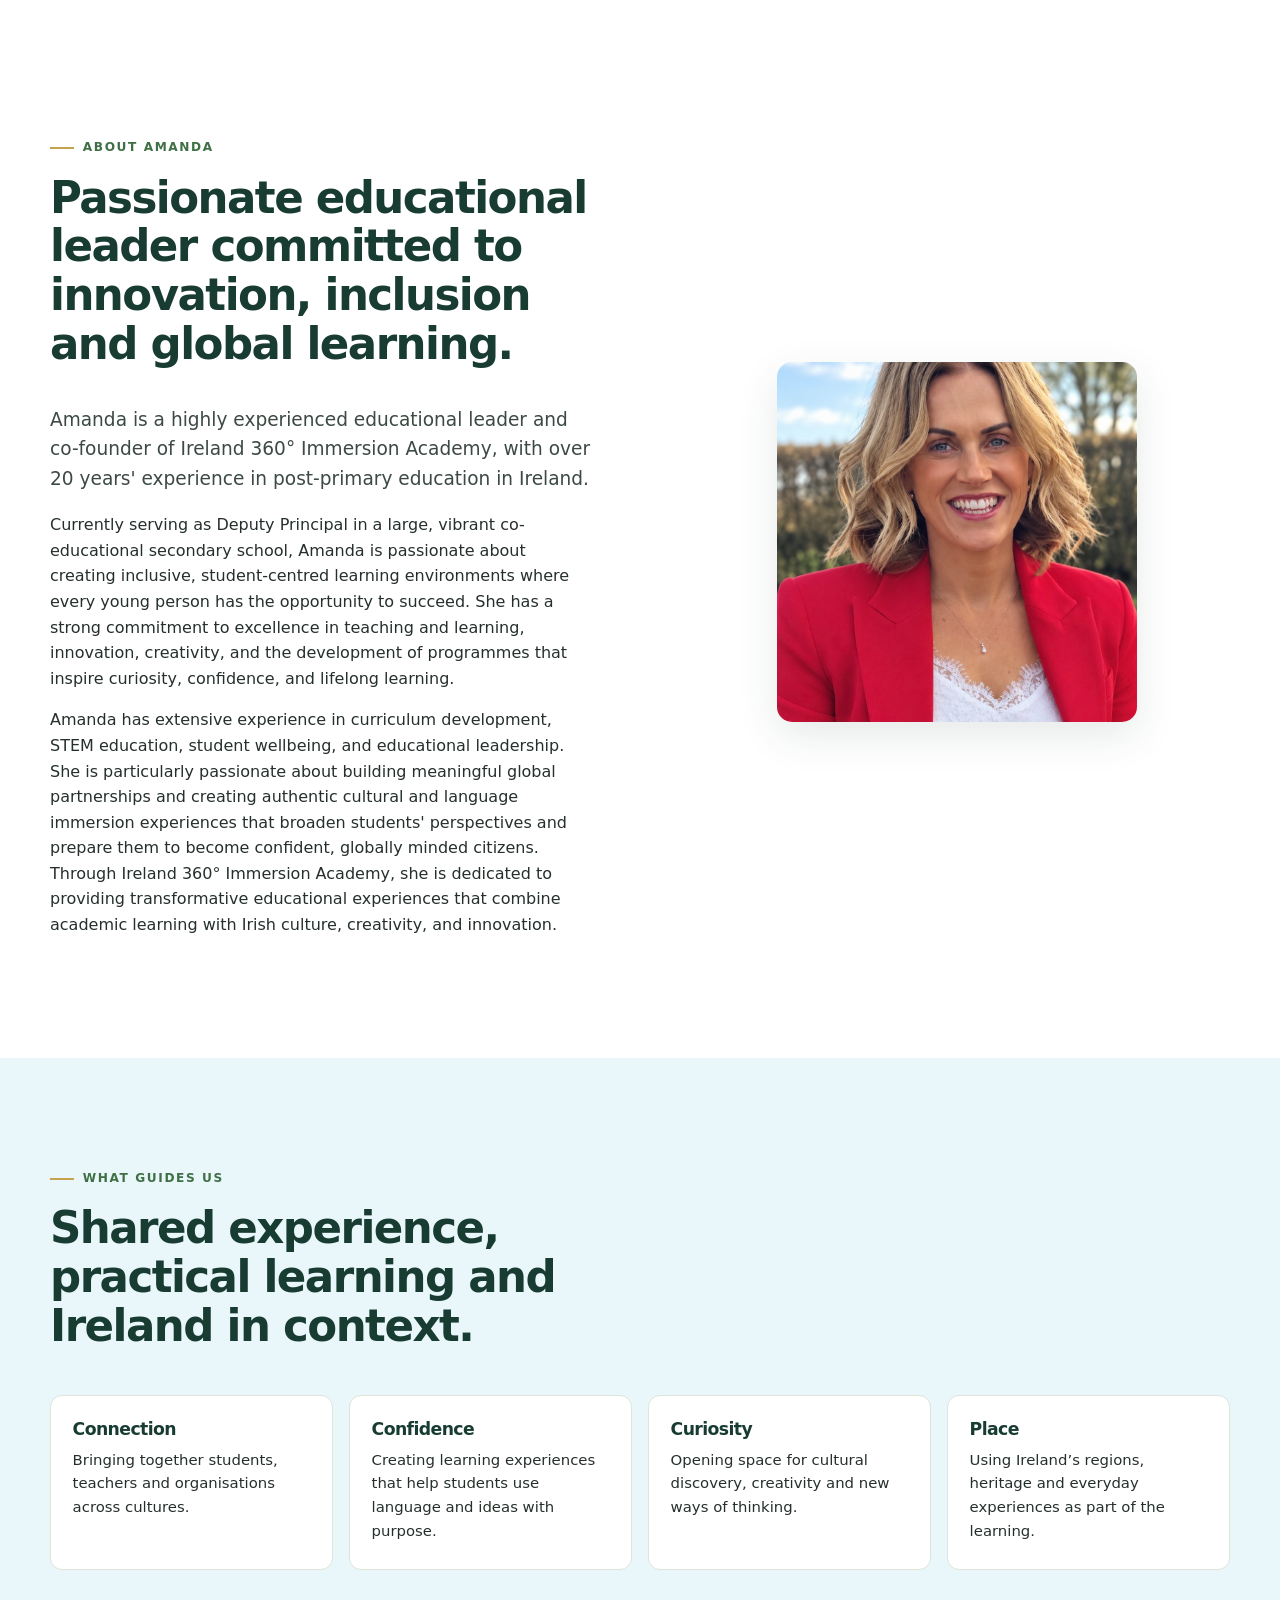
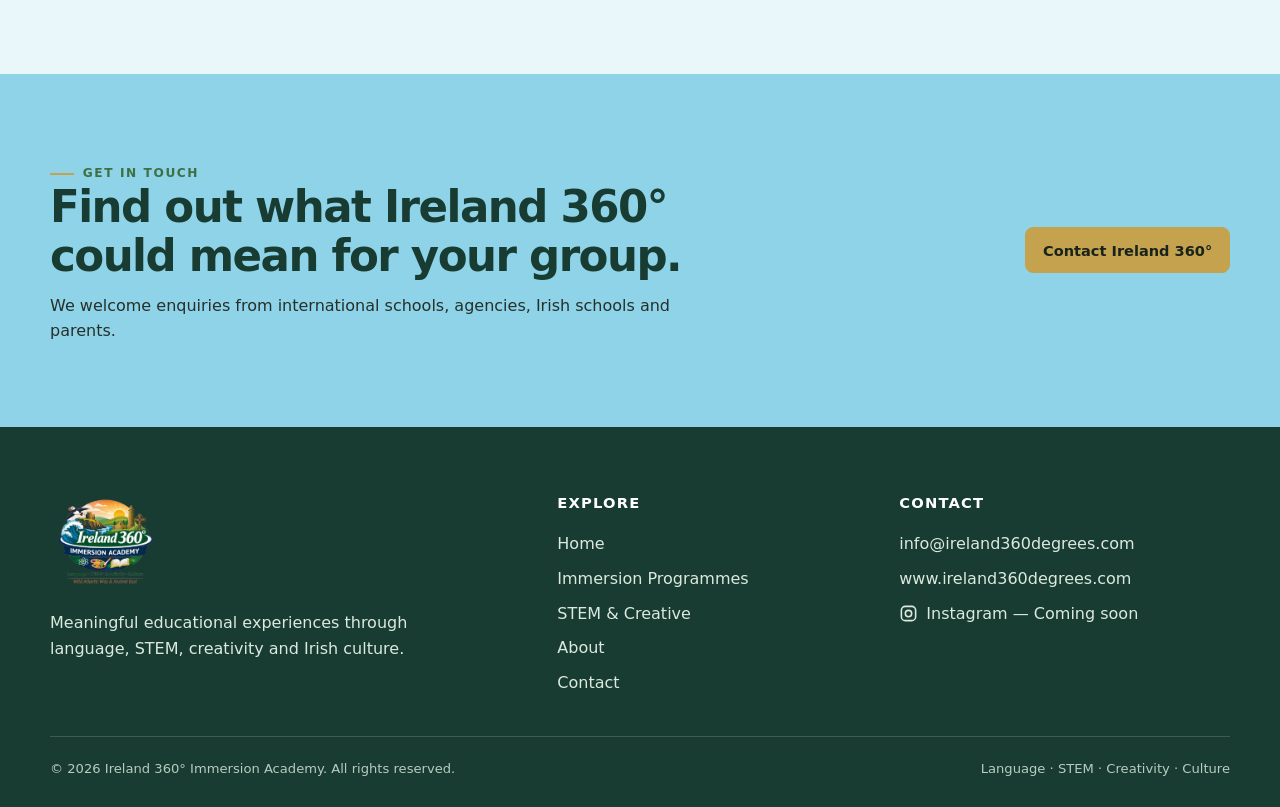
==== commit 61da8188: "Fix STEM media layout and Instagram placeholder" ====
--- a/about.html
+++ b/about.html
@@ -13,5 +13,5 @@
     <section class="section section--sky"><div class="container"><div class="section-heading"><div><p class="eyebrow">What guides us</p><h2>Shared experience, practical learning and Ireland in context.</h2></div></div><div class="values"><article class="value"><h3>Connection</h3><p>Bringing together students, teachers and organisations across cultures.</p></article><article class="value"><h3>Confidence</h3><p>Creating learning experiences that help students use language and ideas with purpose.</p></article><article class="value"><h3>Curiosity</h3><p>Opening space for cultural discovery, creativity and new ways of thinking.</p></article><article class="value"><h3>Place</h3><p>Using Ireland’s regions, heritage and everyday experiences as part of the learning.</p></article></div></div></section>
     <section class="cta-band"><div class="container cta-band__inner"><div><p class="eyebrow">Get in touch</p><h2>Find out what Ireland 360° could mean for your group.</h2><p>We welcome enquiries from international schools, agencies, Irish schools and parents.</p></div><a class="button button--gold" href="contact.html">Contact Ireland 360°</a></div></section>
   </main>
-  <footer class="site-footer"><div class="container"><div class="footer-grid"><div class="footer-brand"><img src="assets/logo-removebg-preview.png" alt="Ireland 360° Immersion Academy"><p>Meaningful educational experiences through language, STEM, creativity and Irish culture.</p></div><div><p class="footer-title">Explore</p><nav class="footer-links" aria-label="Footer navigation"><a href="index.html">Home</a><a href="immersion.html">Immersion Programmes</a><a href="stem-creative.html">STEM &amp; Creative</a><a href="about.html">About</a><a href="contact.html">Contact</a></nav></div><div><p class="footer-title">Contact</p><div class="footer-links"><a href="mailto:info@ireland360degrees.com">info@ireland360degrees.com</a><a href="https://www.ireland360degrees.com">www.ireland360degrees.com</a><a class="instagram" href="#" aria-label="Instagram profile (URL to be confirmed)"><svg viewBox="0 0 24 24" fill="none" stroke="currentColor" stroke-width="2" aria-hidden="true"><rect x="3" y="3" width="18" height="18" rx="5"/><circle cx="12" cy="12" r="4"/></svg>Instagram — URL to be confirmed</a></div></div></div><div class="footer-bottom"><span>© 2026 Ireland 360° Immersion Academy. All rights reserved.</span><span>Static prototype</span></div></div></footer><script src="script.js"></script>
+  <footer class="site-footer"><div class="container"><div class="footer-grid"><div class="footer-brand"><img src="assets/logo-removebg-preview.png" alt="Ireland 360° Immersion Academy"><p>Meaningful educational experiences through language, STEM, creativity and Irish culture.</p></div><div><p class="footer-title">Explore</p><nav class="footer-links" aria-label="Footer navigation"><a href="index.html">Home</a><a href="immersion.html">Immersion Programmes</a><a href="stem-creative.html">STEM &amp; Creative</a><a href="about.html">About</a><a href="contact.html">Contact</a></nav></div><div><p class="footer-title">Contact</p><div class="footer-links"><a href="mailto:info@ireland360degrees.com">info@ireland360degrees.com</a><a href="https://www.ireland360degrees.com">www.ireland360degrees.com</a><a class="instagram" href="#" aria-label="Instagram profile (Coming soon)"><svg viewBox="0 0 24 24" fill="none" stroke="currentColor" stroke-width="2" aria-hidden="true"><rect x="3" y="3" width="18" height="18" rx="5"/><circle cx="12" cy="12" r="4"/></svg>Instagram — Coming soon</a></div></div></div><div class="footer-bottom"><span>© 2026 Ireland 360° Immersion Academy. All rights reserved.</span><span>Static prototype</span></div></div></footer><script src="script.js"></script>
 </body></html>
--- a/style.css
+++ b/style.css
@@ -50,7 +50,7 @@
 .site-header .brand { gap: 1rem; }
 .site-header .brand > img:first-child { width: 82px; height: 65px; content: url("assets/logo image-removebg-preview.png"); }
 .site-header .brand .brand__wordmark { display: none; }
-.site-header .brand::after { width: 270px; height: 52px; background: url("assets/logo-writing-upscaled-centred.png") center / contain no-repeat; content: ""; }
+.site-header .brand::after { width: 270px; height: 52px; background: url("assets/logo-writing-upscaled-centred.png") calc(50% + 3px) 50% / contain no-repeat; content: ""; }
 .primary-nav { display: flex; align-items: center; gap: .2rem; }
 .primary-nav a:not(.button) { padding: .6rem .68rem; color: var(--navy); font-size: .9rem; font-weight: 700; }
 .primary-nav a:not(.button):hover, .primary-nav a[aria-current="page"] { color: var(--forest); }
@@ -150,7 +150,8 @@
 .quote-card { margin: 0; padding: 1.7rem; border-radius: var(--radius); background: var(--white); border: 1px solid var(--border); box-shadow: 0 8px 22px rgba(24,60,50,.07); }
 .quote-card blockquote { margin: 0 0 1rem; color: var(--navy); font-size: 1.03rem; line-height: 1.55; }
 .quote-card figcaption { color: var(--moss); font-size: .88rem; font-weight: 750; }
-.media-feature-grid { display: grid; grid-template-columns: repeat(2, minmax(0, 1fr)); gap: 1.2rem; }
+.media-feature-grid { display: grid; grid-template-columns: repeat(2, minmax(0, 1fr)); gap: 1.2rem; align-items: start; }
+.media-feature-stack { display: grid; gap: 1.2rem; align-content: start; }
 .media-feature-grid figure { margin: 0; overflow: hidden; border-radius: var(--radius); background: var(--white); box-shadow: var(--shadow); }
 .media-feature-grid img { width: 100%; aspect-ratio: 4 / 3; object-fit: cover; }
 .media-feature-grid figure:first-child img { aspect-ratio: 2 / 3; object-fit: cover; }
@@ -214,7 +215,7 @@
   .primary-nav a:not(.button) { padding: .75rem; font-size: .96rem; }
   .primary-nav .button { margin-top: .45rem; }
   .site-header .brand > img:first-child { width: 72px; height: 58px; }
-  .site-header .brand::after { width: 220px; height: 45px; }
+  .site-header .brand::after { width: 220px; height: 45px; background-position: calc(50% + 4px) 50%; }
   .section-heading { display: block; }
   .section-heading .lead { margin-top: 1rem; }
   .experience, .split, .confidence, .about-intro, .contact-grid, .contact-layout { grid-template-columns: 1fr; gap: 2.5rem; }
@@ -232,7 +233,7 @@
   .brand img { width: 117px; height: 55px; }
   .site-header .brand { gap: .75rem; }
   .site-header .brand > img:first-child { width: 58px; height: 55px; }
-  .site-header .brand::after { width: 245px; height: 49px; }
+  .site-header .brand::after { width: 245px; height: 49px; background-position: calc(50% + 4px) 50%; }
   .menu-toggle { display: grid; place-items: center; }
   .primary-nav { position: absolute; top: calc(100% + 1px); right: 0; left: 0; display: grid; gap: .25rem; padding: 1rem; border-bottom: 1px solid var(--border); background: var(--white); box-shadow: 0 13px 20px rgba(24,60,50,.1); opacity: 0; pointer-events: none; transform: translateY(-8px); transition: opacity .18s ease, transform .18s ease; }
   .primary-nav[data-open="true"] { opacity: 1; pointer-events: auto; transform: translateY(0); }
@@ -269,7 +270,7 @@
 @media (max-width: 420px) {
   .site-header .brand { gap: .55rem; }
   .site-header .brand > img:first-child { width: 52px; height: 50px; }
-  .site-header .brand::after { width: 205px; height: 43px; }
+  .site-header .brand::after { width: 205px; height: 43px; background-position: calc(50% + 4px) 50%; }
   .hero-actions { display: grid; }
   .hero-actions .button { width: 100%; }
   .region-list { grid-template-columns: 1fr; }
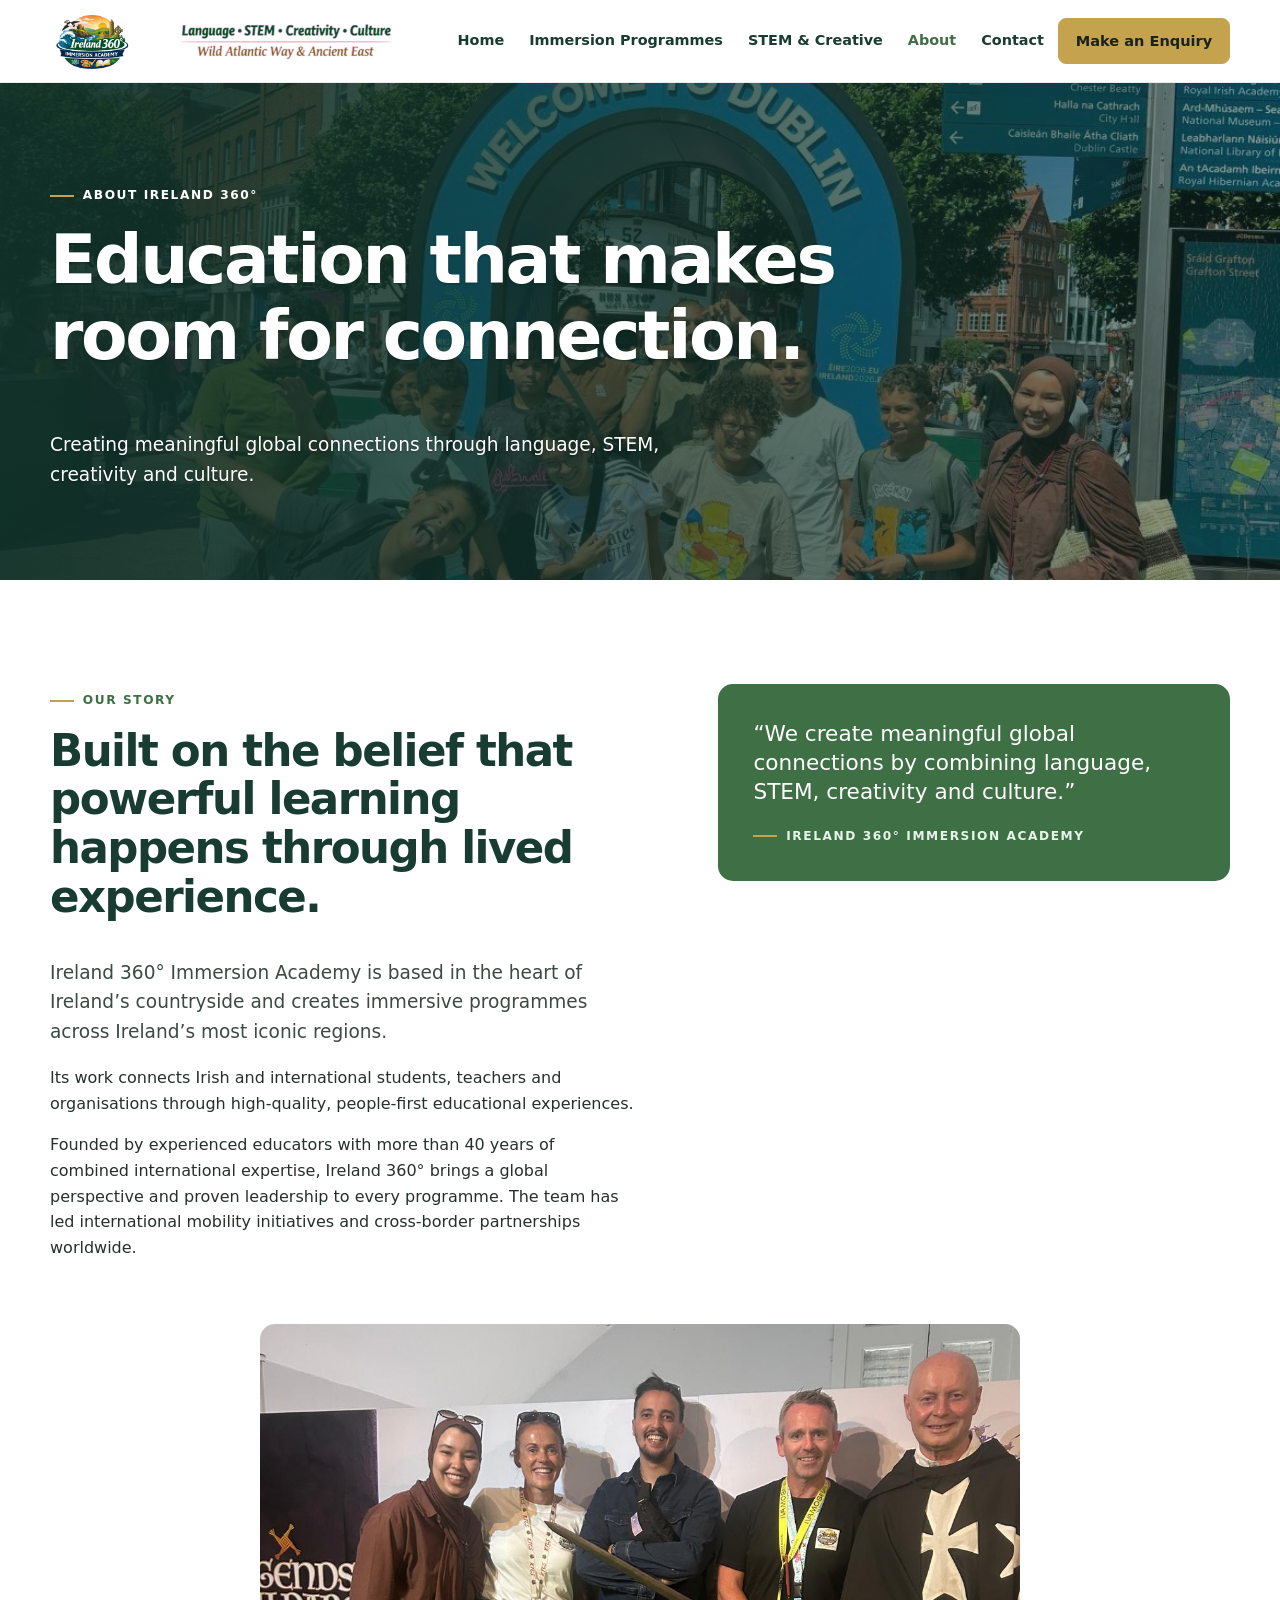
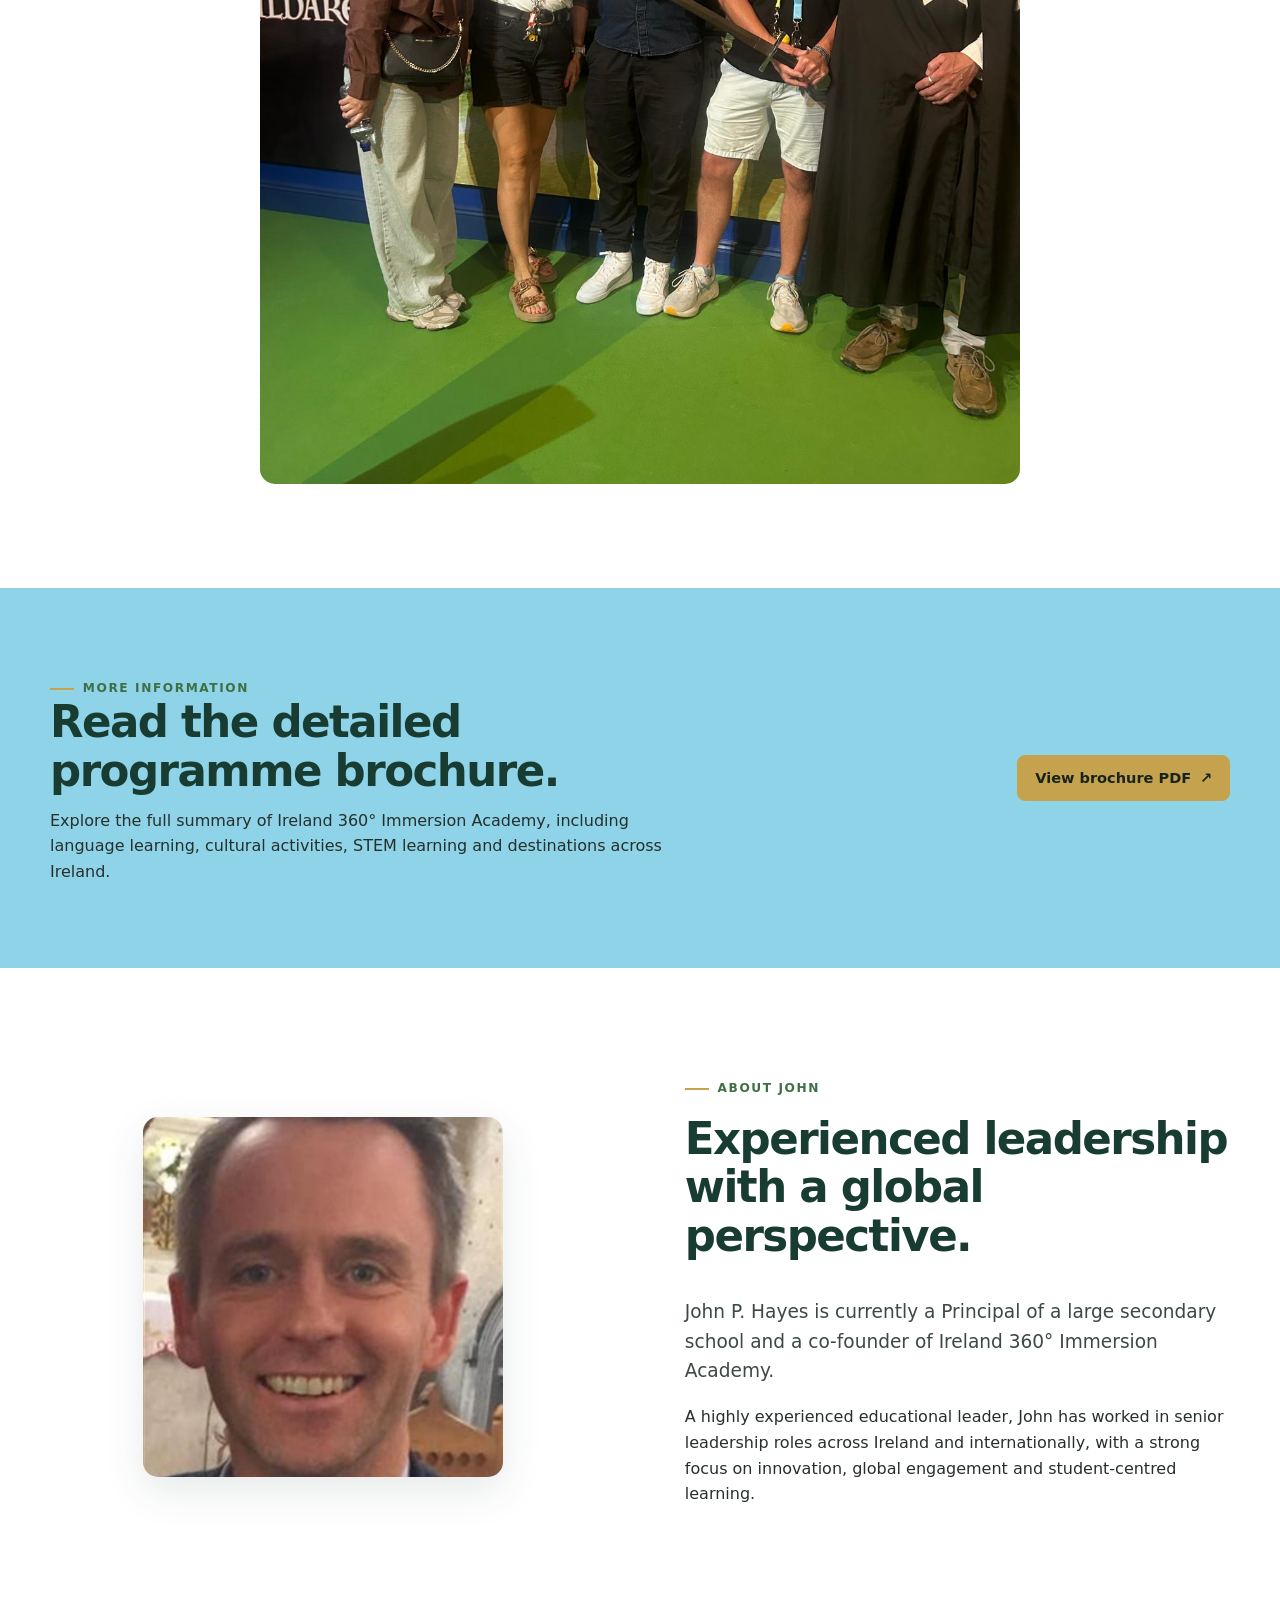
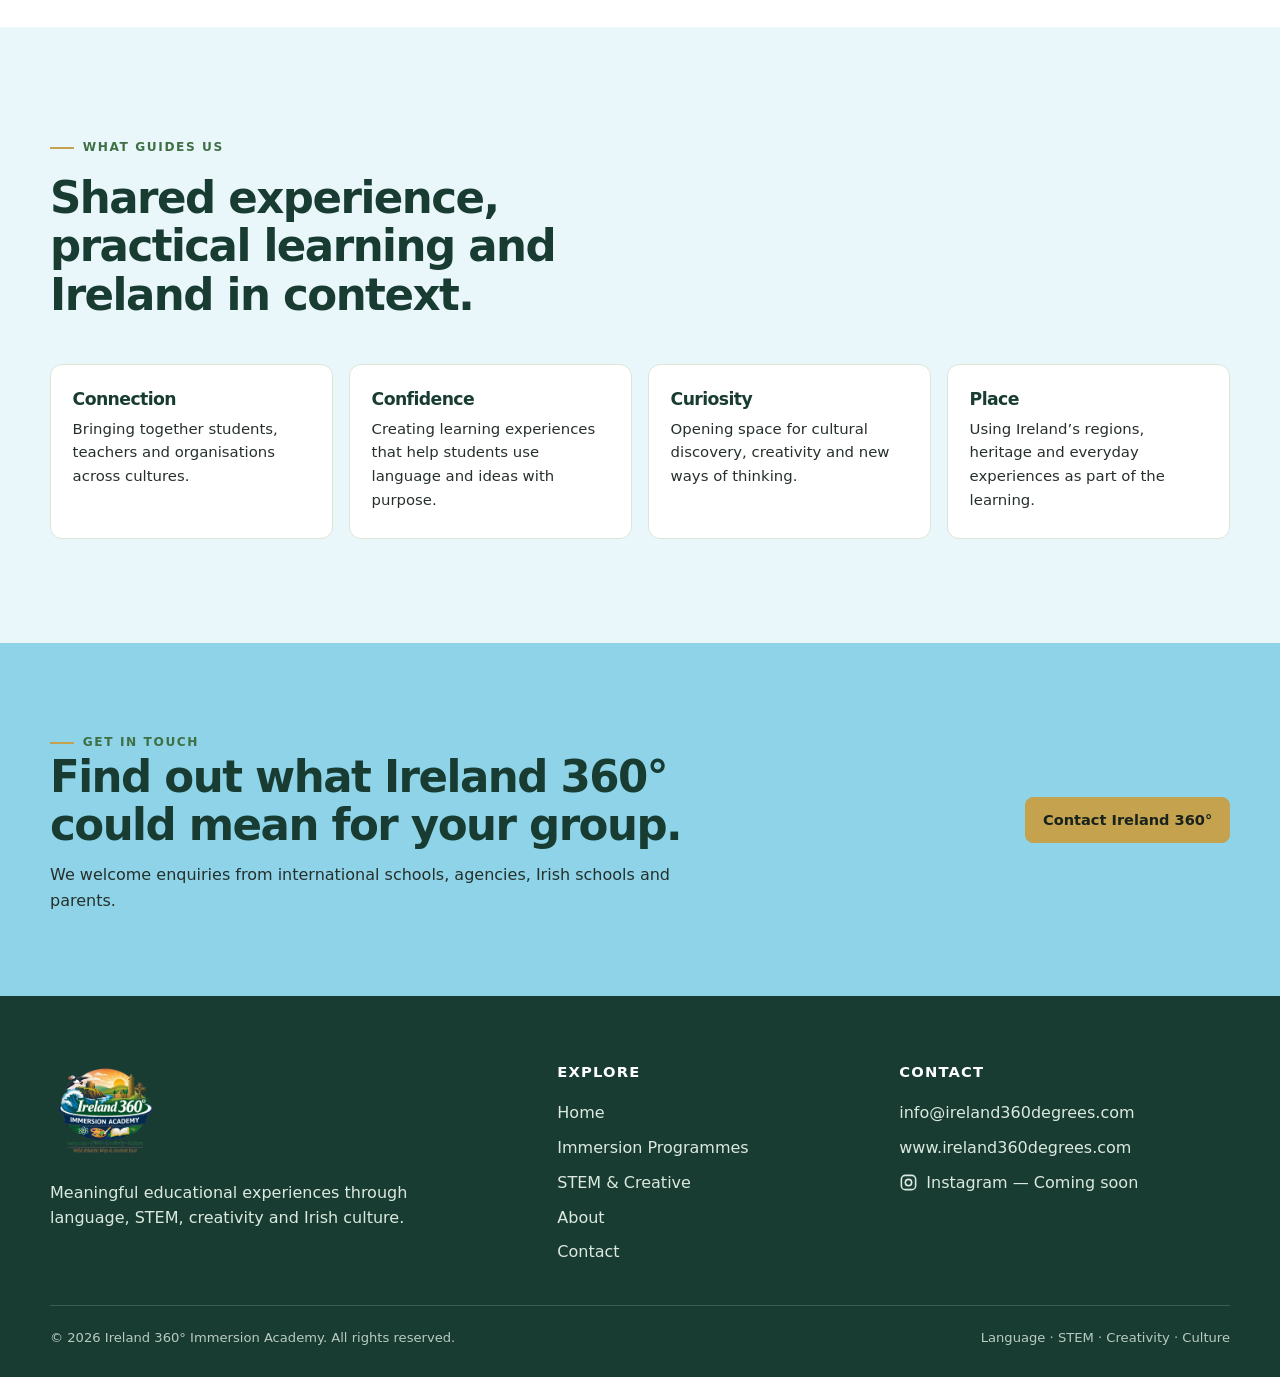
==== commit f3289c65: "Remove Amanda profile section" ====
--- a/about.html
+++ b/about.html
@@ -9,7 +9,6 @@
     <section class="section section--white"><div class="container about-intro"><div><p class="eyebrow">Our story</p><h2>Built on the belief that powerful learning happens through lived experience.</h2><p class="lead">Ireland 360° Immersion Academy is based in the heart of Ireland’s countryside and creates immersive programmes across Ireland’s most iconic regions.</p><p>Its work connects Irish and international students, teachers and organisations through high-quality, people-first educational experiences.</p><p>Founded by experienced educators with more than 40 years of combined international expertise, Ireland 360° brings a global perspective and proven leadership to every programme. The team has led international mobility initiatives and cross-border partnerships worldwide.</p></div><aside class="quote-block"><p>“We create meaningful global connections by combining language, STEM, creativity and culture.”</p><span class="eyebrow">Ireland 360° Immersion Academy</span></aside></div><div class="about-images about-images--single"><img src="Photos/ireland-360-marrakech-students-national-stud-tour-01.jpeg" alt="Students taking a tour at the National Stud" loading="lazy"></div></section>
     <section class="cta-band"><div class="container cta-band__inner"><div><p class="eyebrow">More information</p><h2>Read the detailed programme brochure.</h2><p>Explore the full summary of Ireland 360° Immersion Academy, including language learning, cultural activities, STEM learning and destinations across Ireland.</p></div><a class="button button--gold" href="Brochure/Ireland 360 brochure_proof 5.pdf" target="_blank" rel="noopener">View brochure PDF <span aria-hidden="true">↗</span></a></div></section>
     <section class="section section--white"><div class="container split split--reverse about-profile"><div class="split__content"><p class="eyebrow">About John</p><h2>Experienced leadership with a global perspective.</h2><p class="lead">John P. Hayes is currently a Principal of a large secondary school and a co-founder of Ireland 360° Immersion Academy.</p><p>A highly experienced educational leader, John has worked in senior leadership roles across Ireland and internationally, with a strong focus on innovation, global engagement and student-centred learning.</p></div><img class="split__image" src="Photos/john_hs.jpg" alt="John P. Hayes" loading="lazy"></div></section>
-    <section class="section section--white"><div class="container split about-profile"><div class="split__content"><p class="eyebrow">About Amanda</p><h2>Passionate educational leader committed to innovation, inclusion and global learning.</h2><p class="lead">Amanda is a highly experienced educational leader and co-founder of Ireland 360° Immersion Academy, with over 20 years' experience in post-primary education in Ireland.</p><p>Currently serving as Deputy Principal in a large, vibrant co-educational secondary school, Amanda is passionate about creating inclusive, student-centred learning environments where every young person has the opportunity to succeed. She has a strong commitment to excellence in teaching and learning, innovation, creativity, and the development of programmes that inspire curiosity, confidence, and lifelong learning.</p><p>Amanda has extensive experience in curriculum development, STEM education, student wellbeing, and educational leadership. She is particularly passionate about building meaningful global partnerships and creating authentic cultural and language immersion experiences that broaden students' perspectives and prepare them to become confident, globally minded citizens. Through Ireland 360° Immersion Academy, she is dedicated to providing transformative educational experiences that combine academic learning with Irish culture, creativity, and innovation.</p></div><img class="split__image" src="Photos/Amanda.jpg" alt="Amanda, co-founder of Ireland 360° Immersion Academy" loading="lazy"></div></section>
     <section class="section section--sky"><div class="container"><div class="section-heading"><div><p class="eyebrow">What guides us</p><h2>Shared experience, practical learning and Ireland in context.</h2></div></div><div class="values"><article class="value"><h3>Connection</h3><p>Bringing together students, teachers and organisations across cultures.</p></article><article class="value"><h3>Confidence</h3><p>Creating learning experiences that help students use language and ideas with purpose.</p></article><article class="value"><h3>Curiosity</h3><p>Opening space for cultural discovery, creativity and new ways of thinking.</p></article><article class="value"><h3>Place</h3><p>Using Ireland’s regions, heritage and everyday experiences as part of the learning.</p></article></div></div></section>
     <section class="cta-band"><div class="container cta-band__inner"><div><p class="eyebrow">Get in touch</p><h2>Find out what Ireland 360° could mean for your group.</h2><p>We welcome enquiries from international schools, agencies, Irish schools and parents.</p></div><a class="button button--gold" href="contact.html">Contact Ireland 360°</a></div></section>
   </main>
--- a/style.css
+++ b/style.css
@@ -154,7 +154,7 @@
 .media-feature-stack { display: grid; gap: 1.2rem; align-content: start; }
 .media-feature-grid figure { margin: 0; overflow: hidden; border-radius: var(--radius); background: var(--white); box-shadow: var(--shadow); }
 .media-feature-grid img { width: 100%; aspect-ratio: 4 / 3; object-fit: cover; }
-.media-feature-grid figure:first-child img { aspect-ratio: 2 / 3; object-fit: cover; }
+.media-feature-grid > figure:first-child img { aspect-ratio: 2 / 3; object-fit: cover; }
 .media-feature-grid figcaption { padding: .9rem 1rem 1rem; color: var(--navy); font-weight: 750; }
 
 .about-intro { display: grid; grid-template-columns: 1fr .87fr; align-items: start; gap: 5rem; }
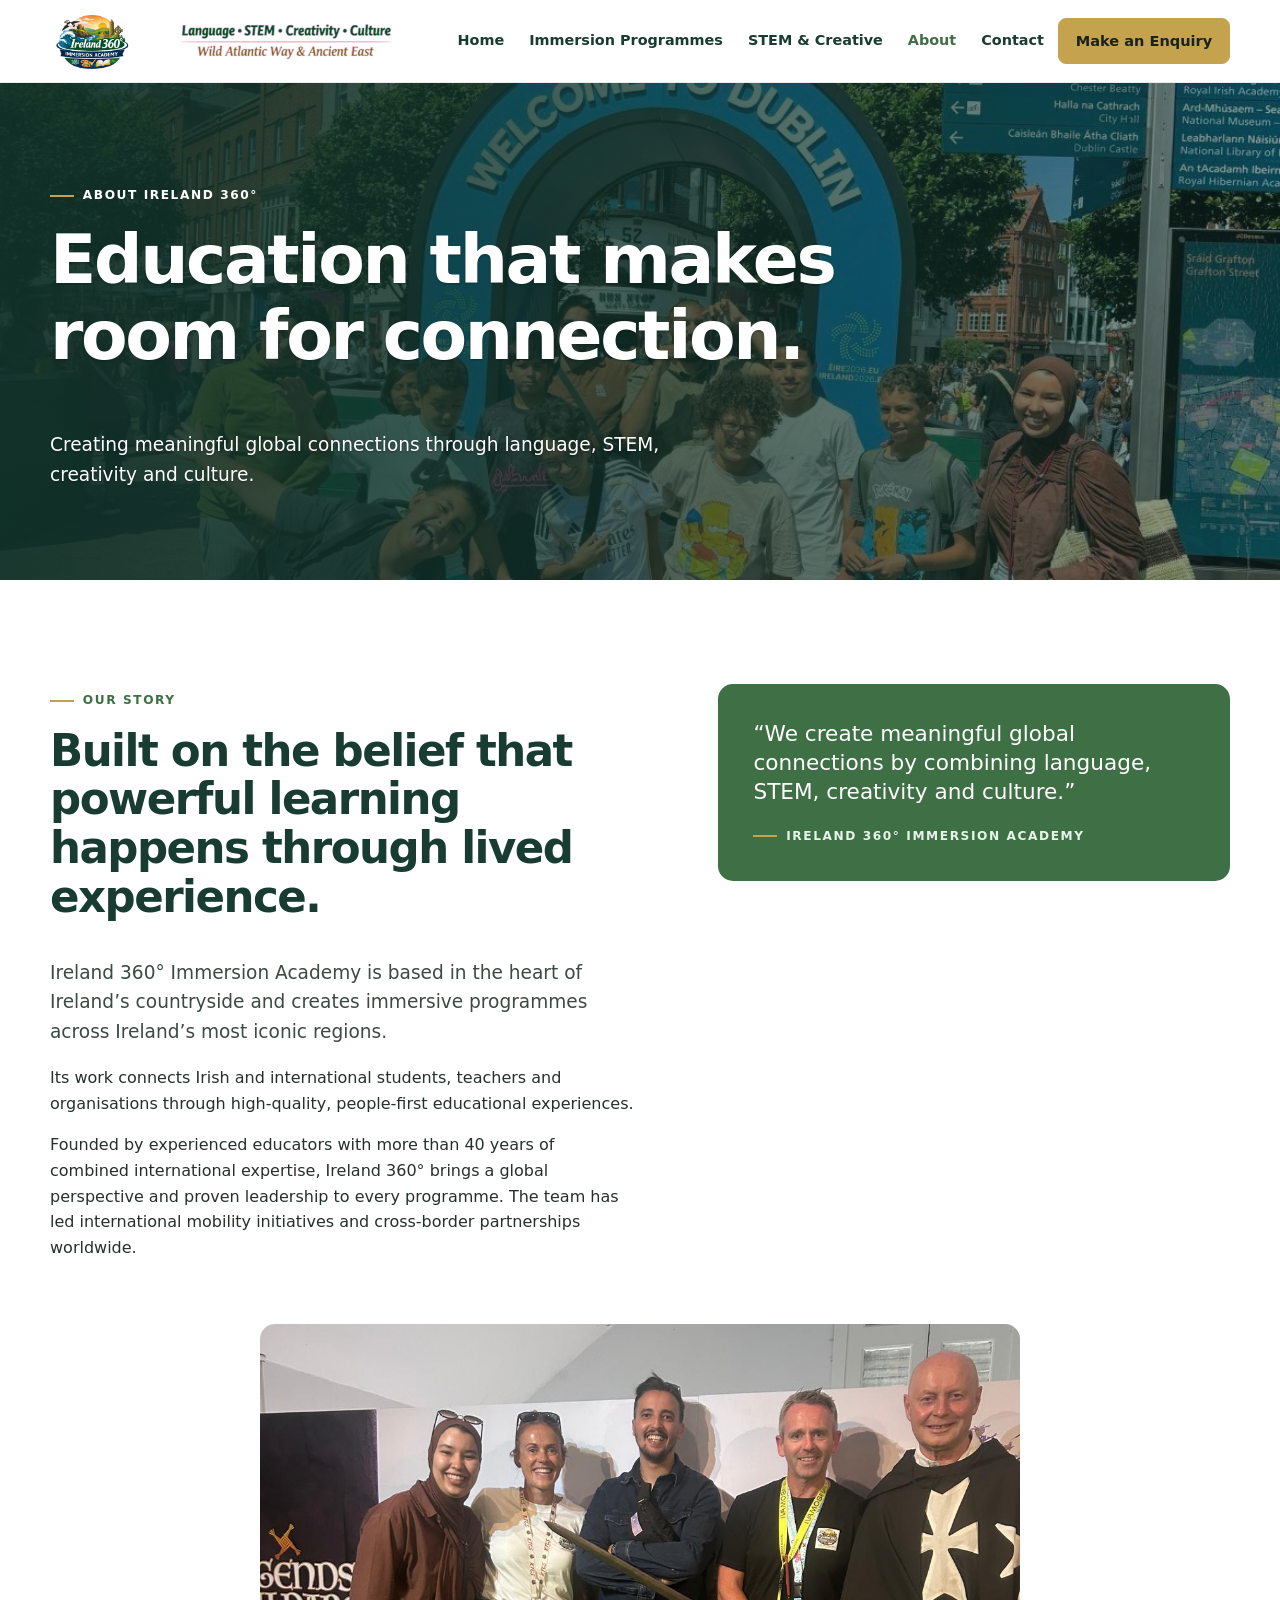
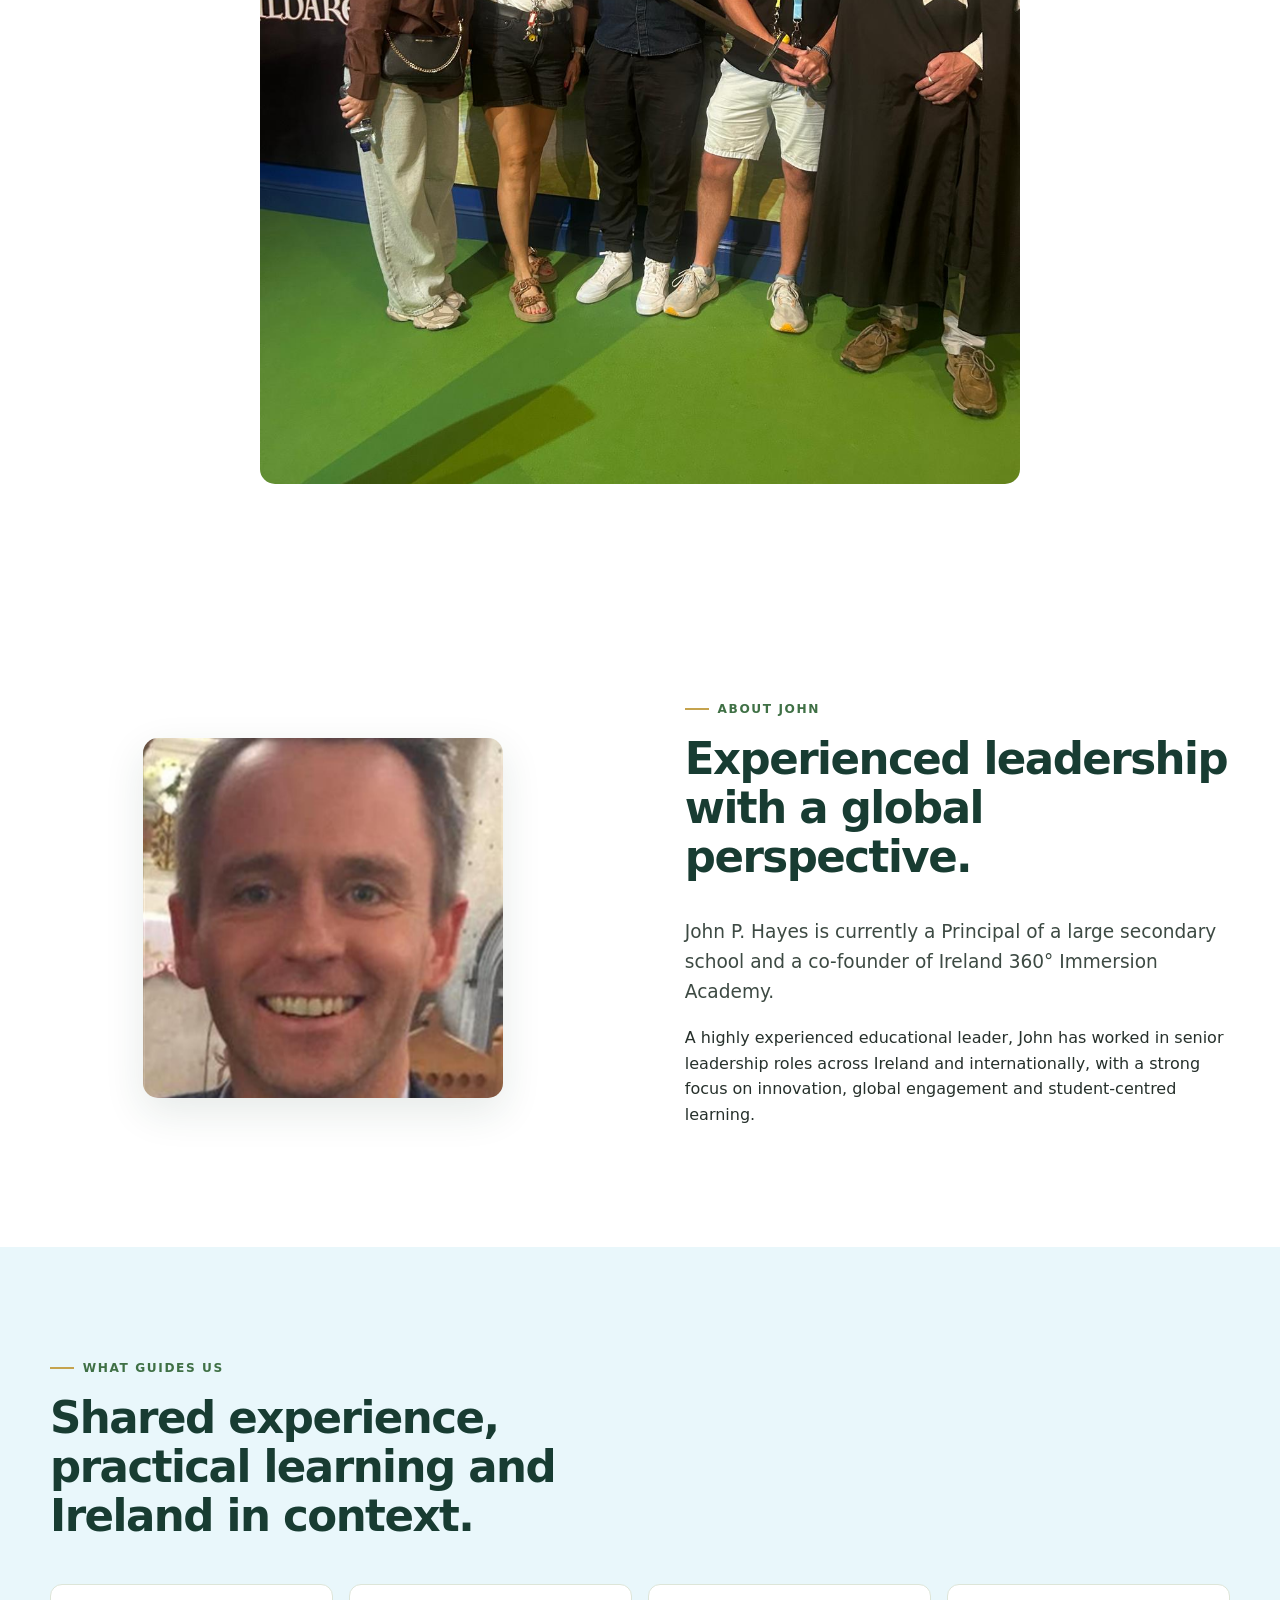
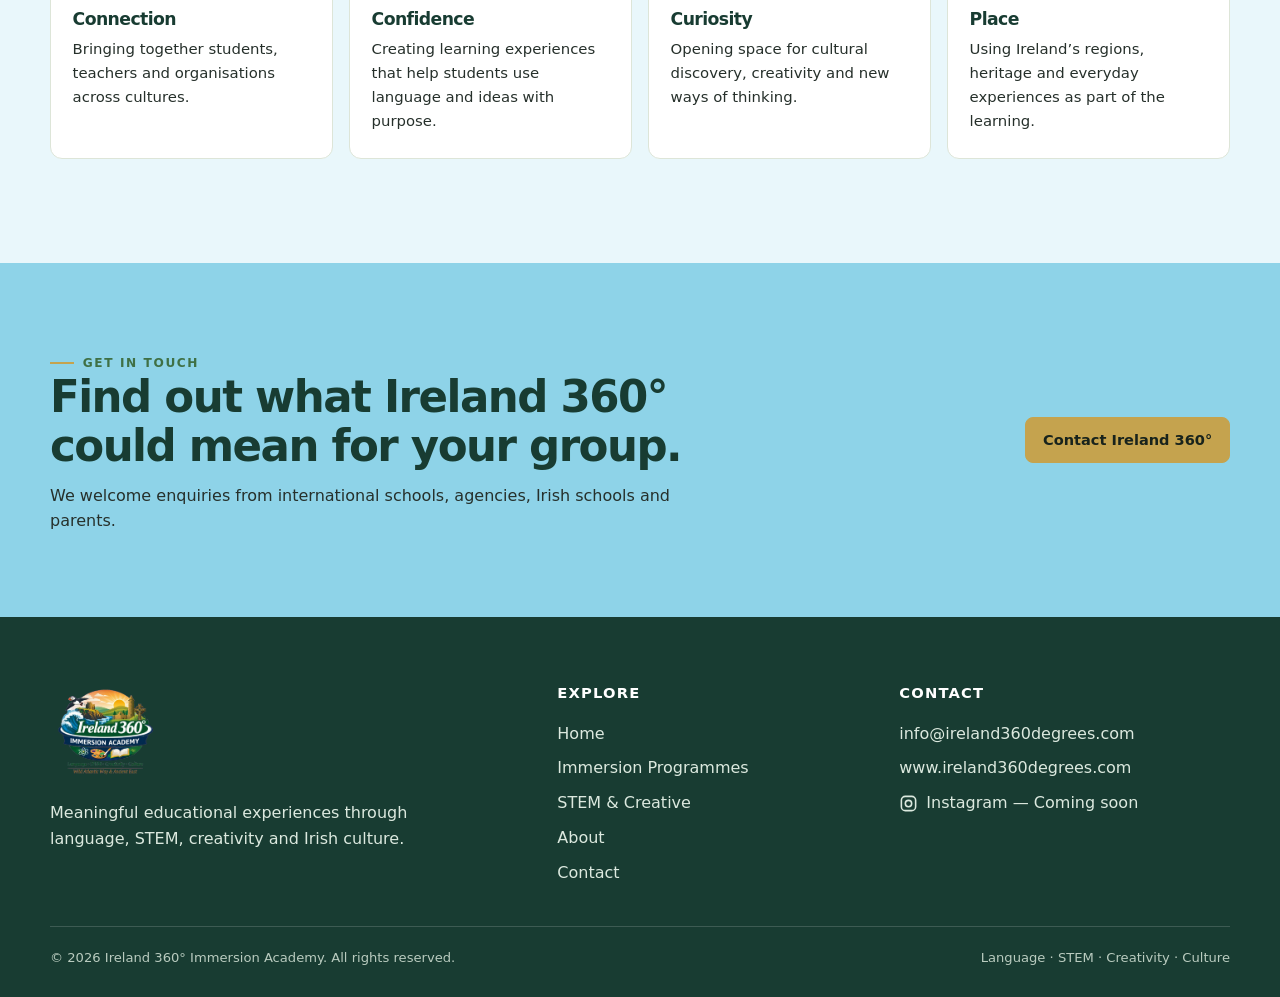
==== commit 3ec4ea2a: "Remove brochure access from website" ====
--- a/about.html
+++ b/about.html
@@ -7,7 +7,6 @@
   <main id="main">
     <section class="page-hero"><img class="hero__image" src="Photos/ireland-360-marrakech-students-kilkenny-castle-group-02.jpeg" alt="Students visiting Kilkenny Castle"><div class="hero__overlay"></div><div class="container hero__content"><p class="eyebrow">About Ireland 360°</p><h1>Education that makes room for connection.</h1><p class="lead">Creating meaningful global connections through language, STEM, creativity and culture.</p></div></section>
     <section class="section section--white"><div class="container about-intro"><div><p class="eyebrow">Our story</p><h2>Built on the belief that powerful learning happens through lived experience.</h2><p class="lead">Ireland 360° Immersion Academy is based in the heart of Ireland’s countryside and creates immersive programmes across Ireland’s most iconic regions.</p><p>Its work connects Irish and international students, teachers and organisations through high-quality, people-first educational experiences.</p><p>Founded by experienced educators with more than 40 years of combined international expertise, Ireland 360° brings a global perspective and proven leadership to every programme. The team has led international mobility initiatives and cross-border partnerships worldwide.</p></div><aside class="quote-block"><p>“We create meaningful global connections by combining language, STEM, creativity and culture.”</p><span class="eyebrow">Ireland 360° Immersion Academy</span></aside></div><div class="about-images about-images--single"><img src="Photos/ireland-360-marrakech-students-national-stud-tour-01.jpeg" alt="Students taking a tour at the National Stud" loading="lazy"></div></section>
-    <section class="cta-band"><div class="container cta-band__inner"><div><p class="eyebrow">More information</p><h2>Read the detailed programme brochure.</h2><p>Explore the full summary of Ireland 360° Immersion Academy, including language learning, cultural activities, STEM learning and destinations across Ireland.</p></div><a class="button button--gold" href="Brochure/Ireland 360 brochure_proof 5.pdf" target="_blank" rel="noopener">View brochure PDF <span aria-hidden="true">↗</span></a></div></section>
     <section class="section section--white"><div class="container split split--reverse about-profile"><div class="split__content"><p class="eyebrow">About John</p><h2>Experienced leadership with a global perspective.</h2><p class="lead">John P. Hayes is currently a Principal of a large secondary school and a co-founder of Ireland 360° Immersion Academy.</p><p>A highly experienced educational leader, John has worked in senior leadership roles across Ireland and internationally, with a strong focus on innovation, global engagement and student-centred learning.</p></div><img class="split__image" src="Photos/john_hs.jpg" alt="John P. Hayes" loading="lazy"></div></section>
     <section class="section section--sky"><div class="container"><div class="section-heading"><div><p class="eyebrow">What guides us</p><h2>Shared experience, practical learning and Ireland in context.</h2></div></div><div class="values"><article class="value"><h3>Connection</h3><p>Bringing together students, teachers and organisations across cultures.</p></article><article class="value"><h3>Confidence</h3><p>Creating learning experiences that help students use language and ideas with purpose.</p></article><article class="value"><h3>Curiosity</h3><p>Opening space for cultural discovery, creativity and new ways of thinking.</p></article><article class="value"><h3>Place</h3><p>Using Ireland’s regions, heritage and everyday experiences as part of the learning.</p></article></div></div></section>
     <section class="cta-band"><div class="container cta-band__inner"><div><p class="eyebrow">Get in touch</p><h2>Find out what Ireland 360° could mean for your group.</h2><p>We welcome enquiries from international schools, agencies, Irish schools and parents.</p></div><a class="button button--gold" href="contact.html">Contact Ireland 360°</a></div></section>
